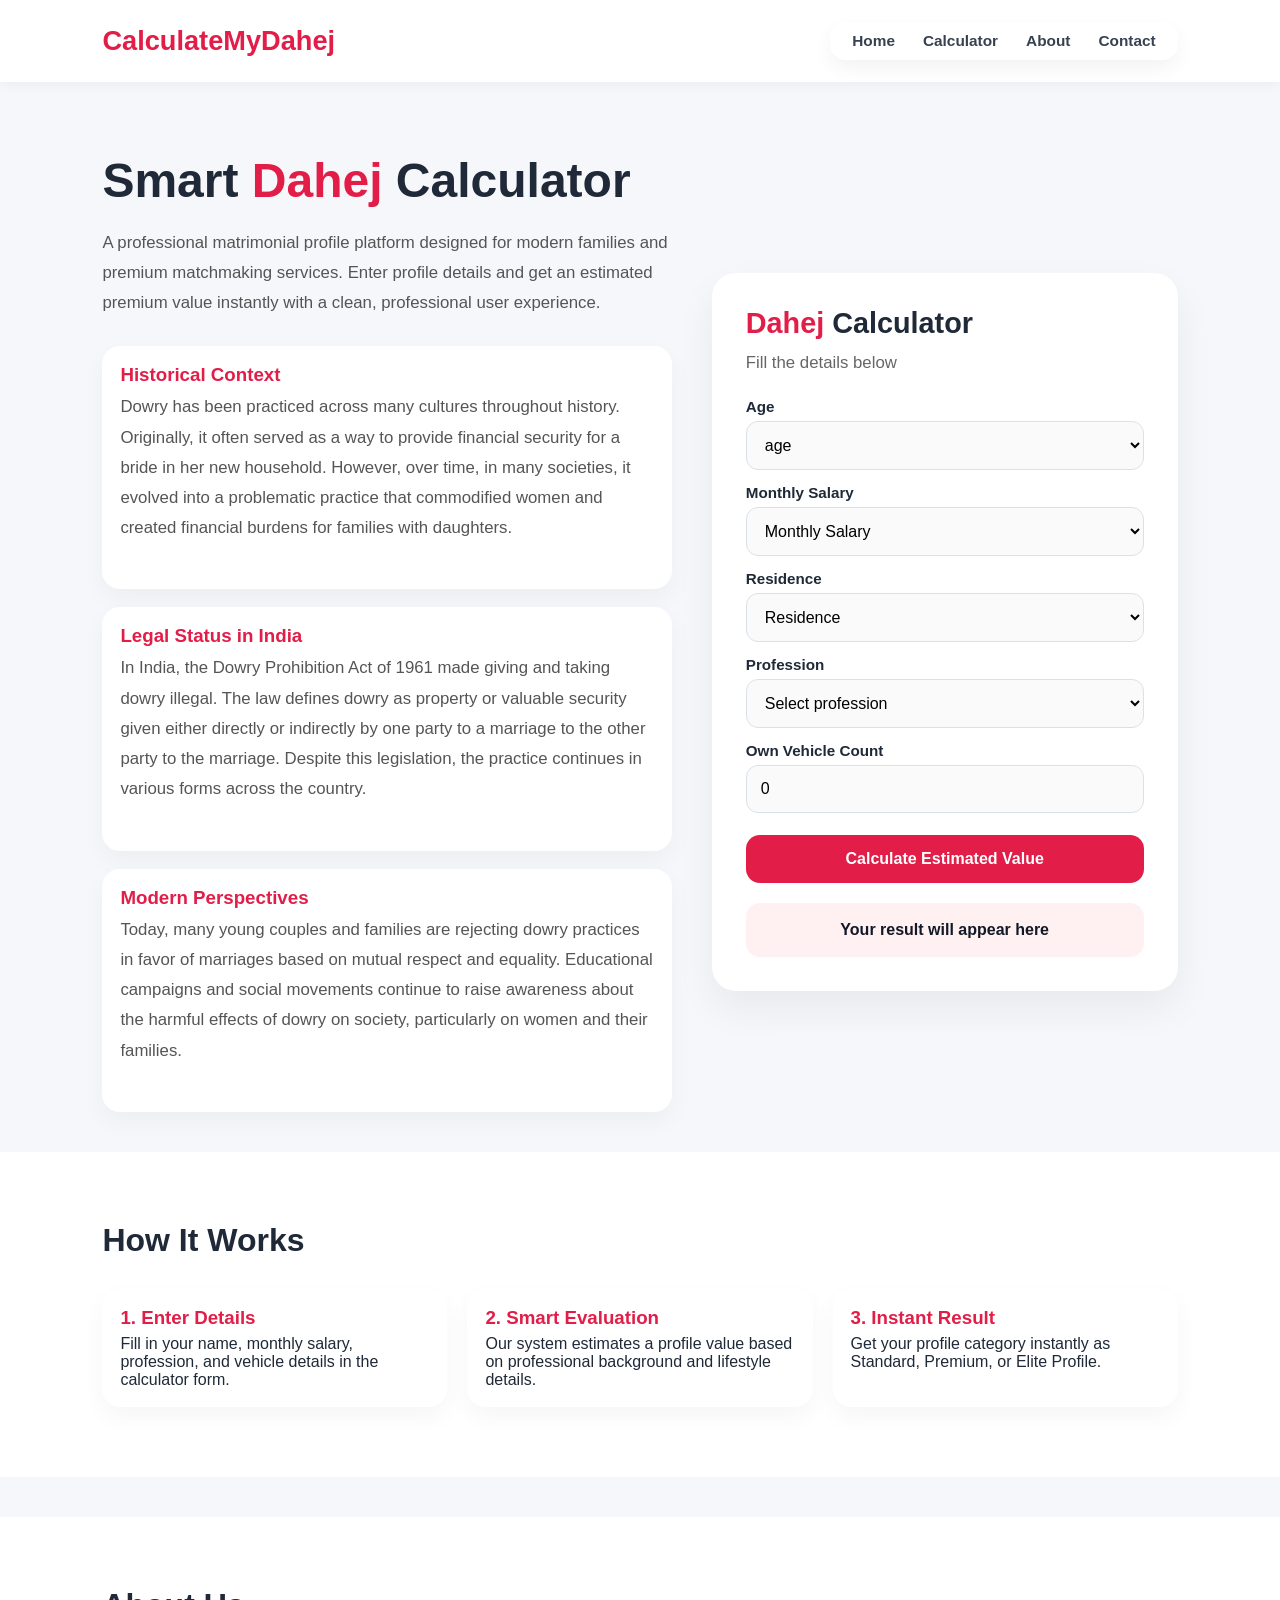
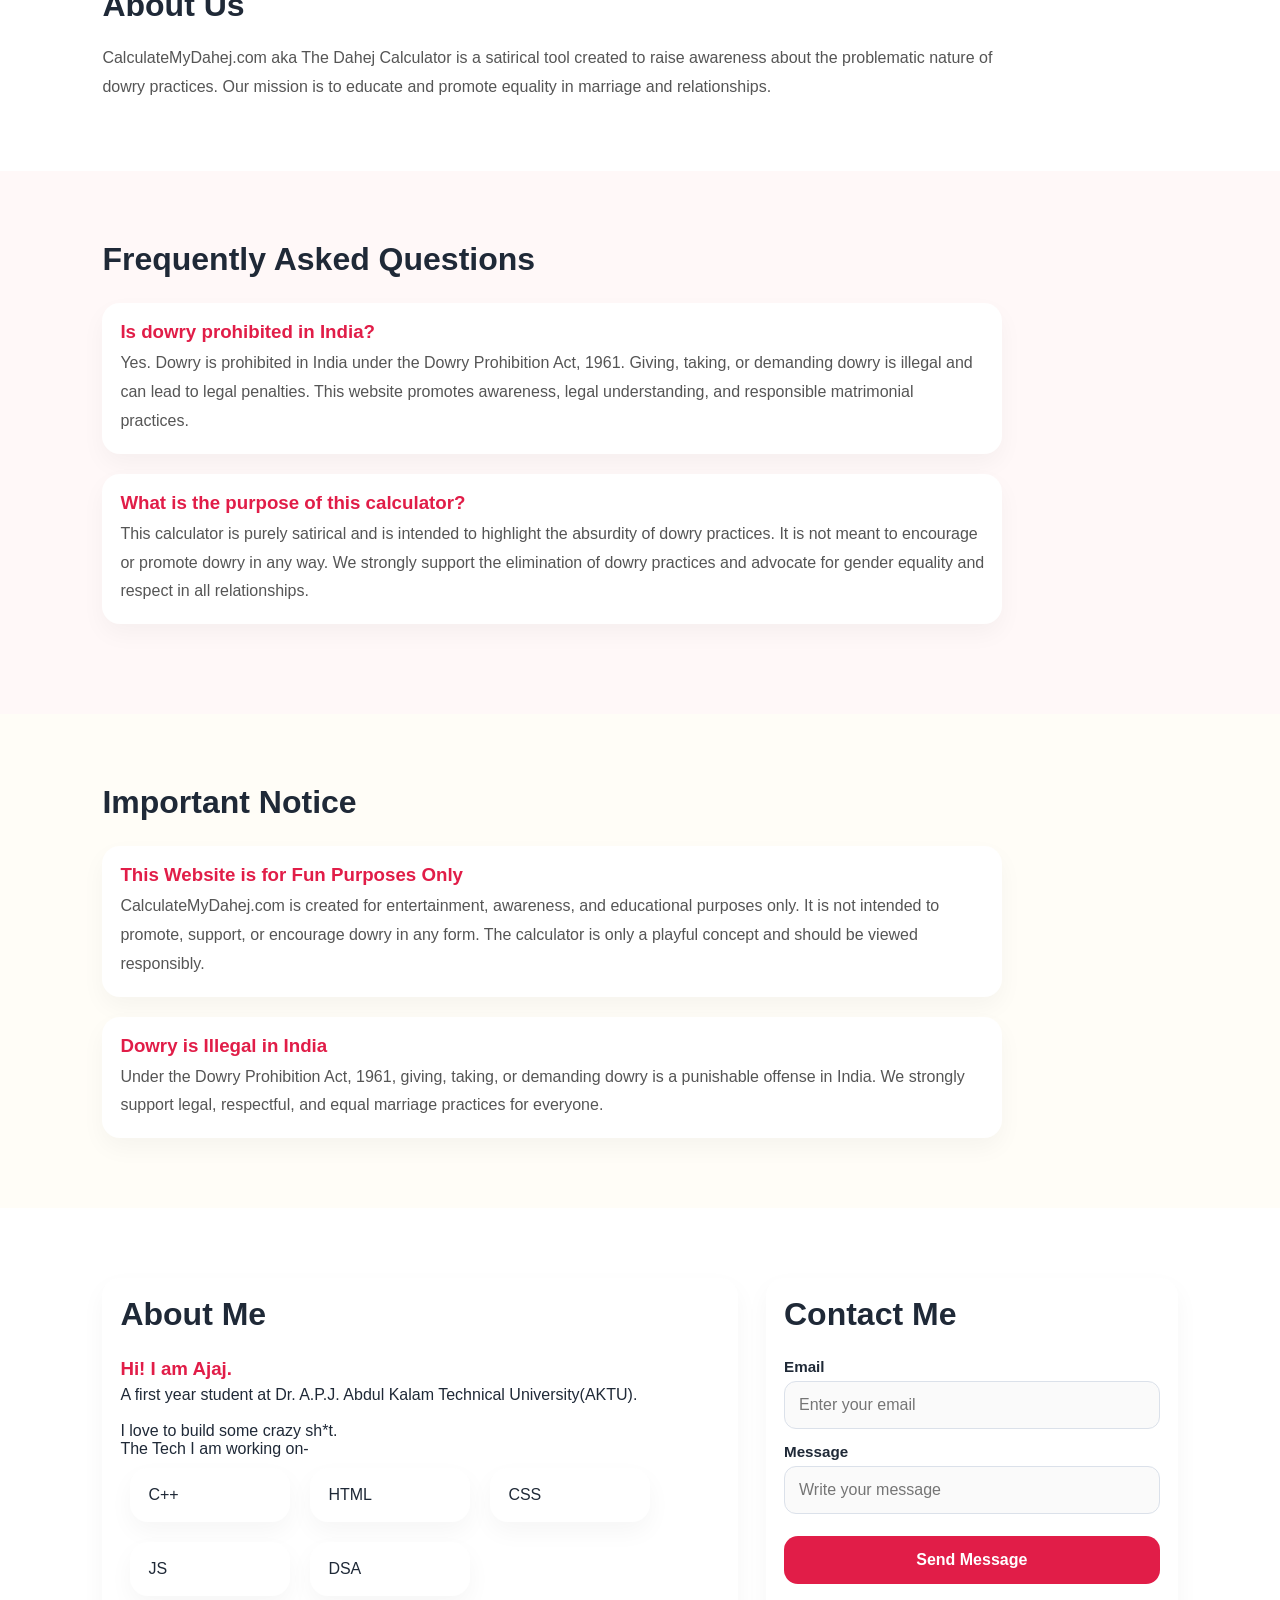
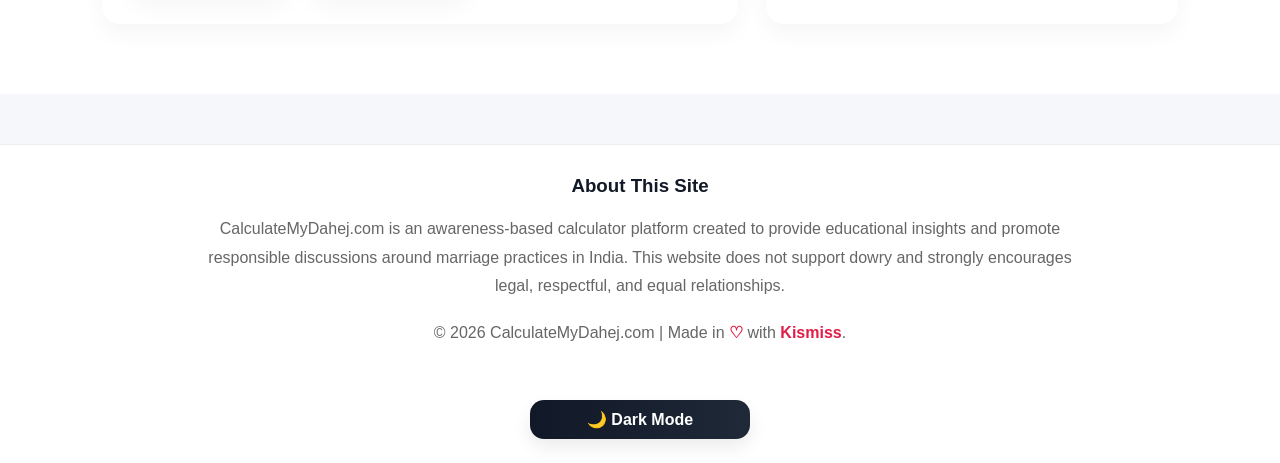
==== calculate my dahej/index.html @ d76eb8e5 "CalculateMyDahej" ====
<!DOCTYPE html>
<html lang="en">

<head>
    <meta charset="UTF-8" />
    <meta name="viewport" content="width=device-width, initial-scale=1.0" />
    <link rel="stylesheet" href="style.css">
    <script src="script.js" defer></script>
    <title>CalculateMyDahej</title>
</head>

<body>

    <header>
        <div class="logo">CalculateMyDahej</div>
        <div style="display:flex; align-items:center; gap:18px; margin-left:auto;">
            <div class="nav">
                <a href="#home">Home</a>
                <a href="#calculator">Calculator</a>
                <a href="#about">About</a>
                <a href="#contact">Contact</a>
            </div>
        </div>
    </header>

    <section class="hero" id="home">
        <div>
            <h1>Smart <span>Dahej</span> Calculator</h1>
            <p>
                A professional matrimonial profile platform designed for modern families and premium matchmaking
                services.
                Enter profile details and get an estimated premium value instantly with a clean,
                professional user experience.
            </p>

            <div class="stats">
                <div class="stat-card">
                    <h3>Historical Context</h3>
                    <p>Dowry has been practiced across many cultures throughout history. Originally, it often served as
                        a way to provide financial security for a bride in her new household. However, over time, in
                        many societies, it evolved into a problematic practice that commodified women and created
                        financial burdens for families with daughters.</p>
                </div>

                <div class="stat-card">
                    <h3>Legal Status in India</h3>
                    <p>In India, the Dowry Prohibition Act of 1961 made giving and taking dowry illegal. The law defines
                        dowry as property or valuable security given either directly or indirectly by one party to a
                        marriage to the other party to the marriage. Despite this legislation, the practice continues in
                        various forms across the country.</p>
                </div>

                <div class="stat-card">
                    <h3>Modern Perspectives</h3>
                    <p>Today, many young couples and families are rejecting dowry practices in favor of marriages based
                        on mutual respect and equality. Educational campaigns and social movements continue to raise
                        awareness about the harmful effects of dowry on society, particularly on women and their
                        families.</p>
                </div>
            </div>
        </div>

        <div class="calculator-box" id="calculator">
            <h2><span>Dahej </span>Calculator</h2>
            <p>Fill the details below</p>

            <label>Age</label>
            <select id="age">
                <option value="0">age</option>
                <option value="18-24">18-24 years</option>
                <option value="25-30">25-30 years</option>
                <option value="31-35">31-35 years</option>
                <option value="40">More then 40 years</option>
            </select>
            <label>Monthly Salary</label>
            <select name="salary" id="salary">
                <option value="0">Monthly Salary</option>
                <option value="40000">Less then 50k</option>
                <option value="80000">50k-1lakh</option>
                <option value="150000">1-2lakh</option>
                <option value="300000">2-5lakh</option>
                <option value="500000">More then 5lakh</option>


            </select>

            <label>Residence</label>
            <select name="salary" id="salary">
                <option value="0">Residence</option>
                <option value="self">Self-owned</option>
                <option value="rent">Rented</option>
                <option value="parent">Parent's House</option>

            </select>

            <label>Profession</label>
            <select id="profession">
                <option value="0">Select profession</option>
                <option value="800000">Doctor</option>
                <option value="700000">Government Officer</option>
                <option value="600000">Software Engineer</option>
                <option value="400000">Business Owner</option>
                <option value="300000">Other</option>
            </select>

            <label>Own Vehicle Count</label>
            <input type="number" id="car" min="0" value="0" placeholder="Enter number of vehicles" />


            <button onclick="calculateDahej()">Calculate Estimated Value</button>


            <div id="result">Your result will appear here</div>
        </div>
    </section>

    <section id="how-it-works" style="padding:70px 8%; background:#ffffff;">
        <h2 style="font-size:2rem; margin-bottom:30px;">How It Works</h2>
        <div style="display:grid; grid-template-columns:repeat(auto-fit,minmax(240px,1fr)); gap:20px;">
            <div class="stat-card">
                <h3>1. Enter Details</h3>
                <p>Fill in your name, monthly salary, profession, and vehicle details in the calculator form.</p>
            </div>

            <div class="stat-card">
                <h3>2. Smart Evaluation</h3>
                <p>Our system estimates a profile value based on professional background and lifestyle details.</p>
            </div>

            <div class="stat-card">
                <h3>3. Instant Result</h3>
                <p>Get your profile category instantly as Standard, Premium, or Elite Profile.</p>
            </div>
        </div>
    </section>

    <section id="about" style="padding:70px 8%; background:white; margin-top:40px;">
        <h2 style="font-size:2rem; margin-bottom:20px;">About Us</h2>
        <p style="line-height:1.8; color:#555; max-width:900px;">
            CalculateMyDahej.com aka The Dahej Calculator is a satirical tool created to raise awareness about the
            problematic nature of dowry practices. Our mission is to educate and promote equality in marriage and
            relationships.
        </p>
    </section>

    <section id="faq" style="padding:70px 8%; background:#fff8f8;">
        <h2 style="font-size:2rem; margin-bottom:25px;">Frequently Asked Questions</h2>

        <div class="stat-card" style="max-width:900px; margin-bottom:20px;">
            <h3>Is dowry prohibited in India?</h3>
            <p style="line-height:1.8; color:#555;">
                Yes. Dowry is prohibited in India under the Dowry Prohibition Act, 1961.
                Giving, taking, or demanding dowry is illegal and can lead to legal penalties.
                This website promotes awareness, legal understanding, and responsible matrimonial practices.
            </p>
        </div>

        <div class="stat-card" style="max-width:900px; margin-bottom:20px;">
            <h3>What is the purpose of this calculator?</h3>
            <p style="line-height:1.8; color:#555;">
                This calculator is purely satirical and is intended to highlight the absurdity of dowry practices. It is
                not meant to encourage or promote dowry in any way. We strongly support the elimination of dowry
                practices and advocate for gender equality and respect in all relationships.
            </p>
        </div>
    </section>

    <section id="notice" style="padding:70px 8%; background:#fffdf7;">
        <h2 style="font-size:2rem; margin-bottom:25px;">Important Notice</h2>

        <div class="stat-card" style="max-width:900px; margin-bottom:20px;">
            <h3>This Website is for Fun Purposes Only</h3>
            <p style="line-height:1.8; color:#555;">
                CalculateMyDahej.com is created for entertainment, awareness, and educational purposes only.
                It is not intended to promote, support, or encourage dowry in any form. The calculator is only a
                playful concept and should be viewed responsibly.
            </p>
        </div>

        <div class="stat-card" style="max-width:900px;">
            <h3>Dowry is Illegal in India</h3>
            <p style="line-height:1.8; color:#555;">
                Under the Dowry Prohibition Act, 1961, giving, taking, or demanding dowry is a punishable offense in
                India.
                We strongly support legal, respectful, and equal marriage practices for everyone.
            </p>
        </div>
    </section>

    <section class="contact">

        <div class="stat-card">
            <h2 style="font-size:2rem; margin-bottom:25px;">About Me</h2>
            <div class="aboutme" style="max-width:600px;">
                <h3>Hi! I am Ajaj.</h3>
                <p>A first year student at Dr. A.P.J. Abdul Kalam Technical University(AKTU).</p>
                <br>
                <p>I love to build some crazy sh*t.</p> 
                <p>The Tech I am working on-</p>
                <div style="display:flex;  flex-wrap: wrap;">
                    <div style="margin: 10px;" class="stat-card">C++</div>
                    <div style="margin: 10px;" class="stat-card">HTML</div>
                    <div style="margin: 10px;" class="stat-card">CSS</div>
                    <div style="margin: 10px;" class="stat-card">JS</div>
                    <div style="margin: 10px;" class="stat-card">DSA</div>
                </div>


            </div>
        </div>
        <div class="stat-card">
            <h2 style="font-size:2rem; margin-bottom:25px;">Contact Me</h2>
            <div style="max-width:600px;">
                <label>Email</label>
                <input type="email" placeholder="Enter your email" />

                <label>Message</label>
                <input type="text" placeholder="Write your message" />

                <button>Send Message</button>
            </div>
        </div>
    </section>

    <footer>
        <div class="about">
            <h3>About This Site</h3>
            <p style="margin-bottom:18px; color:#666;">
                CalculateMyDahej.com is an awareness-based calculator platform created to provide
                educational insights and promote responsible discussions around marriage practices in India.
                This website does not support dowry and strongly encourages legal, respectful, and equal relationships.
            </p>
            <p>© 2026 CalculateMyDahej.com | Made in <span style="color:#e11d48; font-weight: 700;">&#x2661;</span> with
                <span style="color:#e11d48; font-weight: 700;">Kismiss</span>.
            </p>
        </div>
        <div style="margin-top:30px; text-align:center;">
            <button id="darkToggle"
                style="max-width:220px; padding:10px 18px; border-radius:14px; border:none; background:linear-gradient(90deg,#111827,#1f2937); color:white; cursor:pointer; font-weight:600; box-shadow:0 8px 18px rgba(0,0,0,0.08); transition:all 0.4s ease;">🌙
                Dark Mode</button>
        </div>
    </footer>
</body>

</html>
---- calculate my dahej/style.css ----
* {
    margin: 0;
    padding: 0;
    box-sizing: border-box;
    font-family: Inter, Arial, sans-serif;
}

body {
    background: #f6f7fb;
    color: #1f2937;
    transition: background 0.5s ease, color 0.5s ease;
}

header {
    position: sticky;
    top: 0;
    z-index: 1000;
    transition: background 0.5s ease, box-shadow 0.5s ease, border 0.5s ease;
    background: white;
    padding: 22px 8%;
    display: flex;
    justify-content: space-between;
    align-items: center;
    box-shadow: 0 2px 12px rgba(0, 0, 0, 0.05);
}

.logo {
    font-size: 1.7rem;
    font-weight: 700;
    color: #e11d48;
}

.nav {
    display: flex;
    align-items: center;
    gap: 28px;
    font-size: 0.96rem;
    font-weight: 600;
    background: rgba(255, 255, 255, 0.9);
    padding: 10px 22px;
    border-radius: 16px;
    box-shadow: 0 8px 20px rgba(0, 0, 0, 0.05);
}

.nav a {
    text-decoration: none;
    color: #374151;
    position: relative;
    transition: 0.3s ease;
}

.nav a::after {
    content: "";
    position: absolute;
    left: 0;
    bottom: -6px;
    width: 0;
    height: 2px;
    background: #e11d48;
    border-radius: 20px;
    transition: width 0.3s ease;
}

.nav a:hover {
    color: #e11d48;
}

.nav a:hover::after {
    width: 100%;
}

.hero {
    padding: 70px 8% 40px;
    display: grid;
    grid-template-columns: 1.1fr 0.9fr;
    gap: 40px;
    align-items: center;
}

.hero h1 {
    font-size: 3rem;
    line-height: 1.2;
    margin-bottom: 18px;
}

.hero h1 span {
    color: #e11d48;
}

.hero p {
    font-size: 1.05rem;
    line-height: 1.8;
    color: #555;
    margin-bottom: 28px;
}

.stats {
    display: flex;
    gap: 18px;
    flex-wrap: wrap;
}

.stat-card {
    transition: background 0.5s ease, box-shadow 0.5s ease, border 0.5s ease, transform 0.3s ease;
    background: white;
    padding: 18px;
    border-radius: 18px;
    min-width: 160px;
    box-shadow: 0 10px 25px rgba(0, 0, 0, 0.04);
}

.stat-card h3 {
    color: #e11d48;
    margin-bottom: 6px;
}

.calculator-box {
    transition: background 0.5s ease, box-shadow 0.5s ease, border 0.5s ease;
    background: white;
    padding: 34px;
    border-radius: 24px;
    box-shadow: 0 18px 40px rgba(0, 0, 0, 0.06);
}

.calculator-box h2 {
    margin-bottom: 8px;
    font-size: 1.8rem;
}

.calculator-box p {
    color: #666;
    margin-bottom: 20px;
}

#calculator h2 span {
    color: #e11d48;
}

label {
    display: block;
    margin: 14px 0 6px;
    font-weight: 600;
    font-size: 0.95rem;
}

input,
select {
    transition: background 0.5s ease, color 0.5s ease, border 0.5s ease;
    width: 100%;
    padding: 14px;
    border: 1px solid #dbe1ea;
    border-radius: 12px;
    font-size: 1rem;
    background: #fafafa;
}

button {
    transition: all 0.4s ease;
    width: 100%;
    margin-top: 22px;
    padding: 15px;
    border: none;
    border-radius: 14px;
    background: #e11d48;
    color: white;
    font-size: 1rem;
    font-weight: 700;
    cursor: pointer;
    transition: 0.2s;
}

button:hover {
    transform: translateY(-2px);
}

#result {
    transition: background 0.5s ease, color 0.5s ease, border 0.5s ease;
    margin-top: 20px;
    padding: 18px;
    border-radius: 14px;
    background: #fff1f2;
    font-weight: 600;
    text-align: center;
    color: #111827;
}

.contact {
    padding: 70px 8%;
    background: white;
    display: flex;
    gap: 18px;
   flex-wrap: nowrap;
    justify-content:space-between;
    
}


.about {
    max-width: 900px;
    margin: 0 auto;
    text-align: center;
    line-height: 1.8;
}

.about h3 {
    margin-bottom: 12px;
    color: #111827;
}

.about p {
    margin-bottom: 18px;
    color: #666;

}


footer {
    margin-top: 50px;
    background: white;
    text-align: center;
    padding: 24px;
    color: #666;
    border-top: 1px solid #eee;
}


@media (max-width: 900px) {
    .hero {
        grid-template-columns: 1fr;
    }

    header {
        flex-direction: column;
        gap: 15px;
    }
}

/* Dark mode */
.dark {
    background: linear-gradient(135deg, #020617, #0f172a);
    color: #e2e8f0;
}

.dark header {
    background: rgba(15, 23, 42, 0.9);
    backdrop-filter: blur(10px);
    border-bottom: 1px solid #1e293b;
}

.dark .logo {
    color: #fb7185;
}

.dark .nav a {
    color: #444750;
}

.dark .nav a:hover {
    color: #fb7185;
}

.dark footer {
    background: #020617;
    border-top: 1px solid #1e293b;
    color: #94a3b8;
}

.dark .stat-card,
.dark .calculator-box {
    background: rgba(15, 23, 42, 0.8);
    border: 1px solid #1e293b;
    box-shadow: 0 10px 30px rgba(0, 0, 0, 0.5);
}

.dark h1 span {
    color: #fb7185;
}

.dark input,
.dark select {
    background: #020617;
    color: #e2e8f0;
    border: 1px solid #334155;
}

.dark input::placeholder {
    color: #64748b;
}

.dark button {
    background: linear-gradient(90deg, #e11d48, #fb7185);
}

.dark #result {
    background: #020617;
    border: 1px solid #334155;
    color: #e2e8f0;
}

.dark section {
    background: transparent !important;
}

.darkToggleActive {
    background: #e11d48 !important;
}

.dark .about h3 {
    margin-bottom: 12px;
    color: #94a3b8;
}
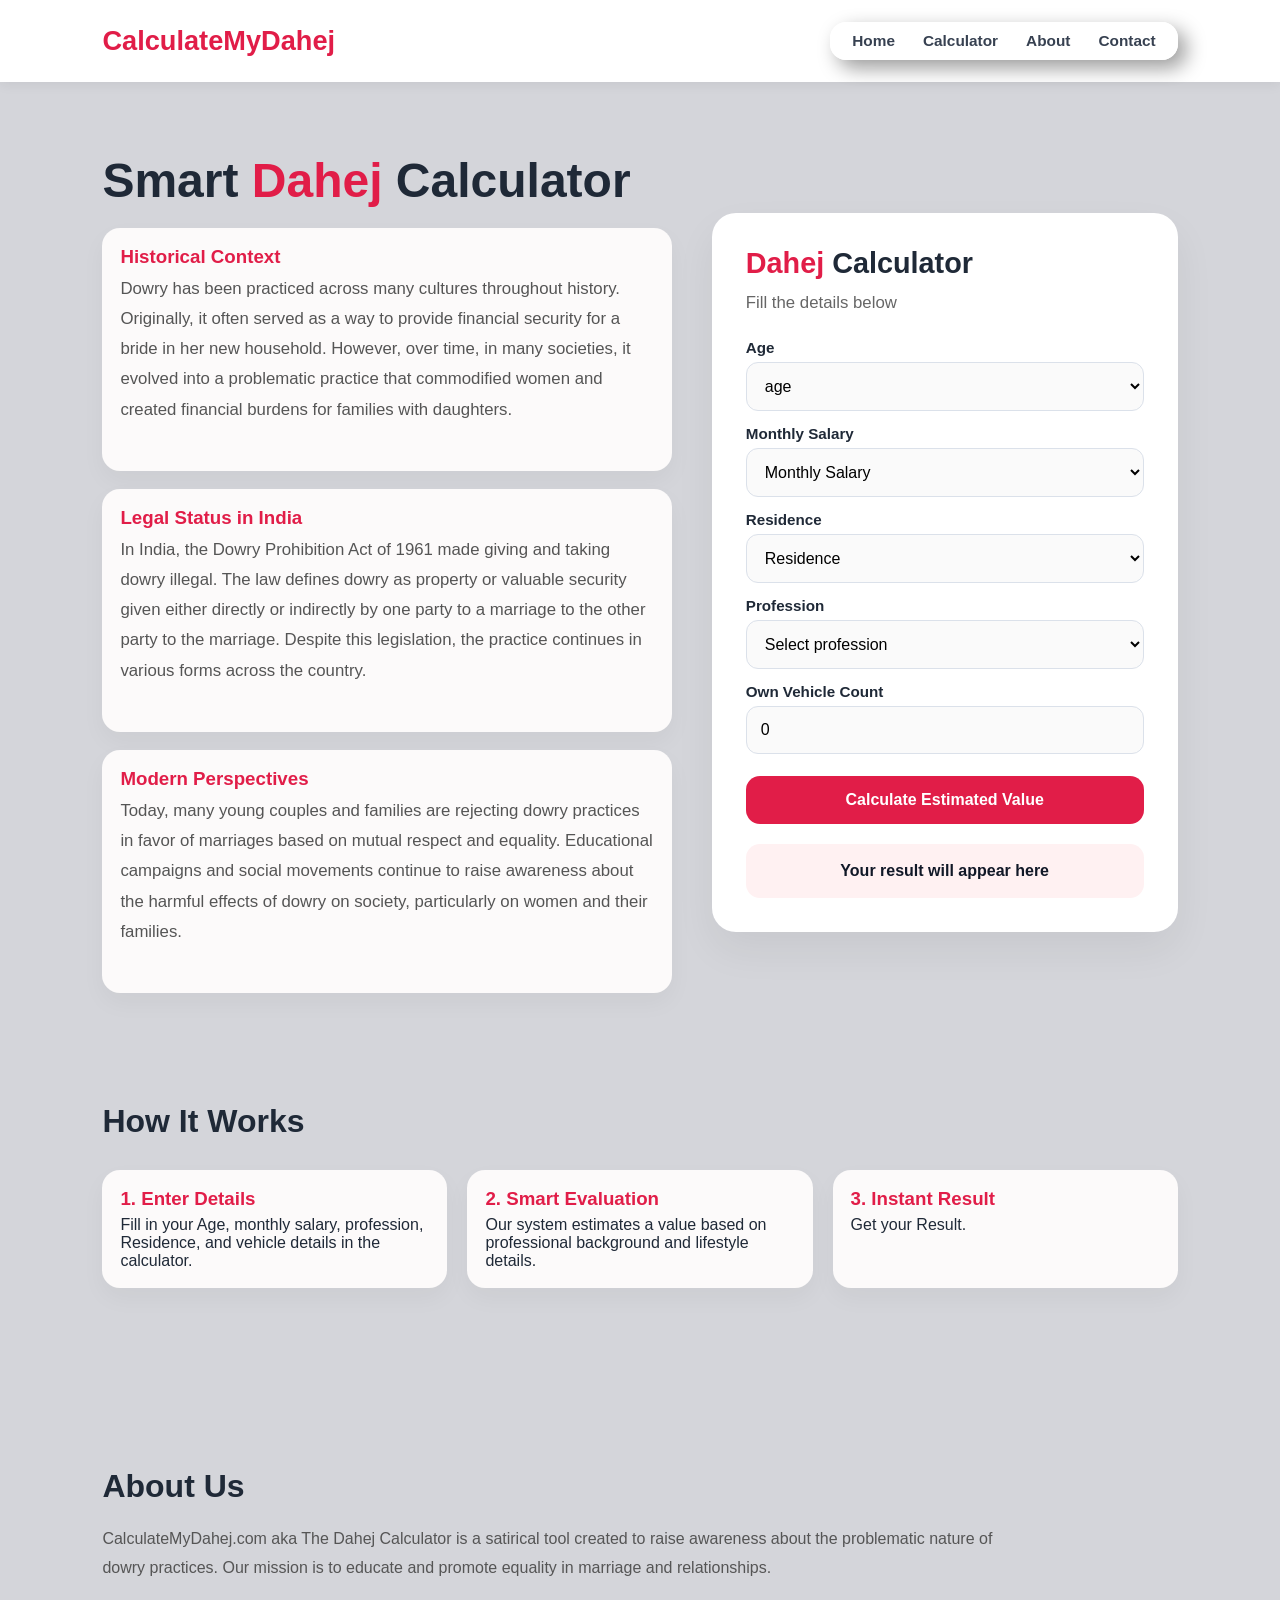
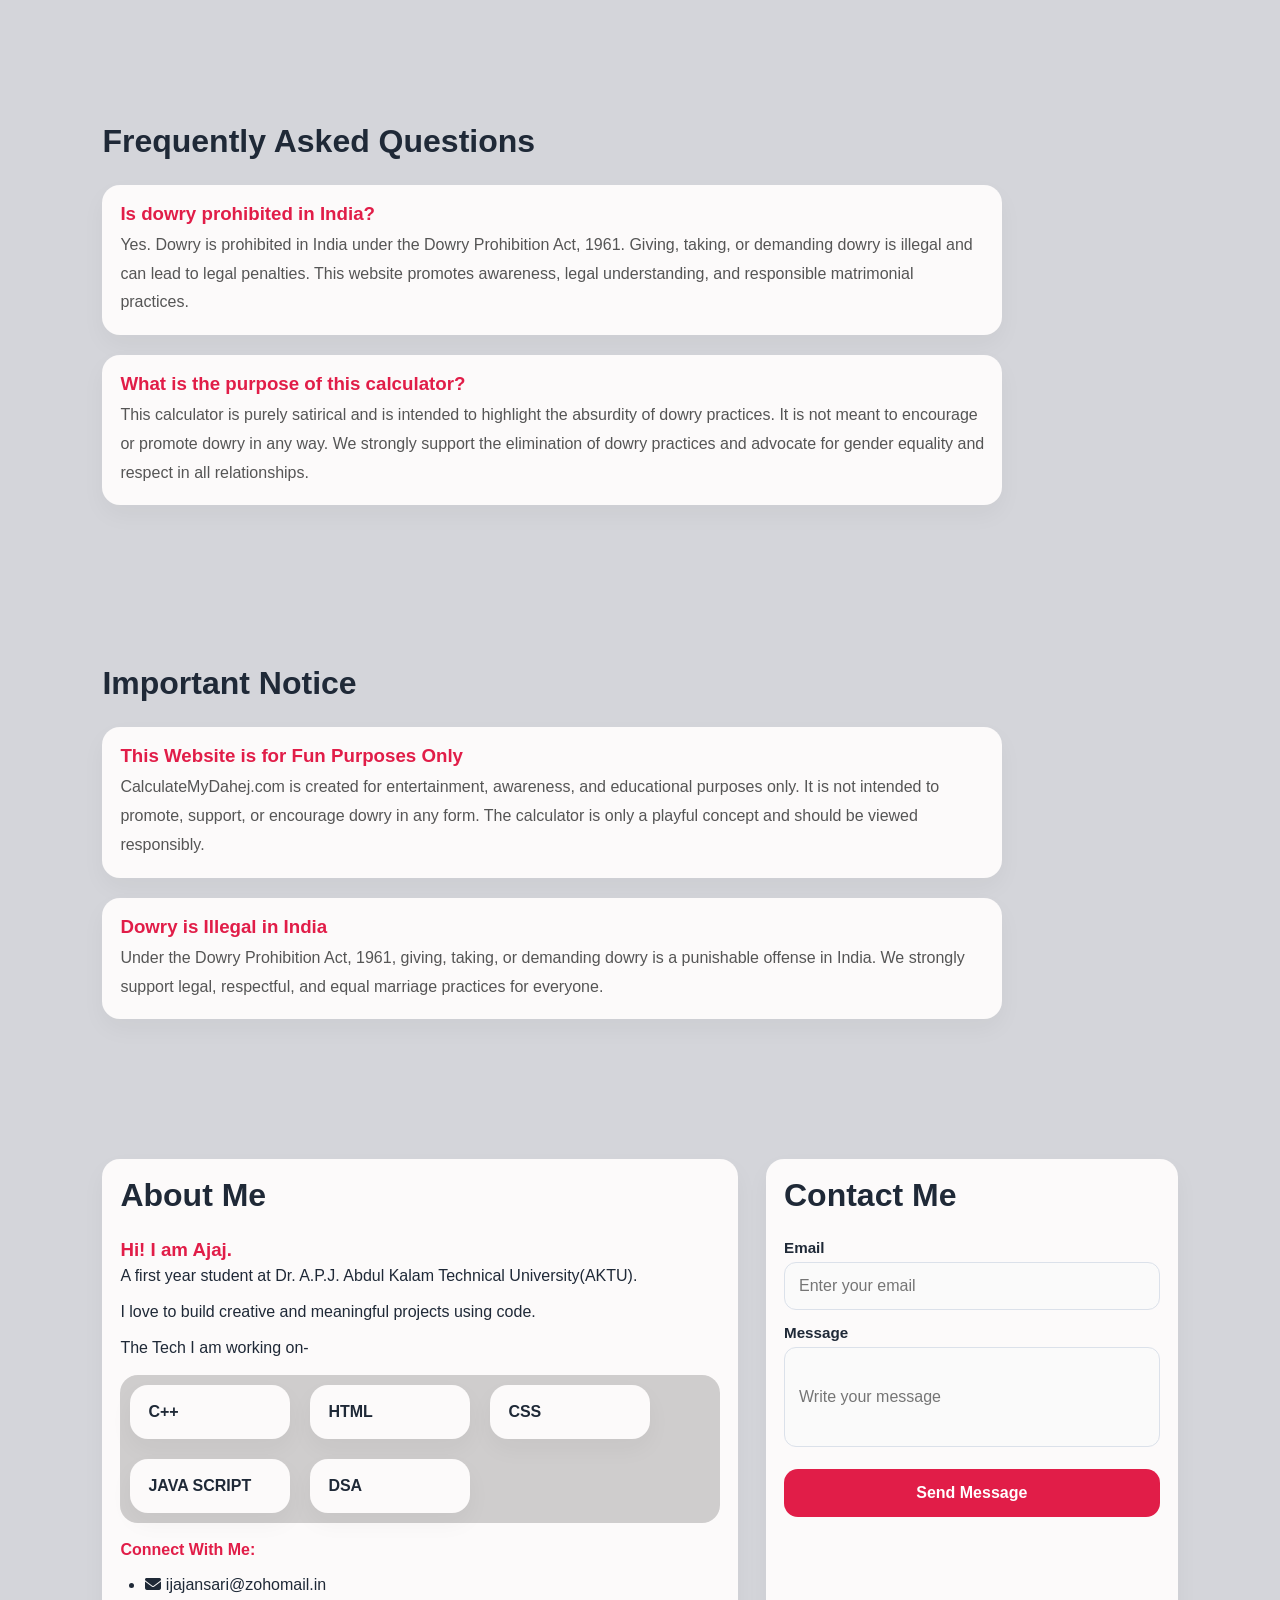
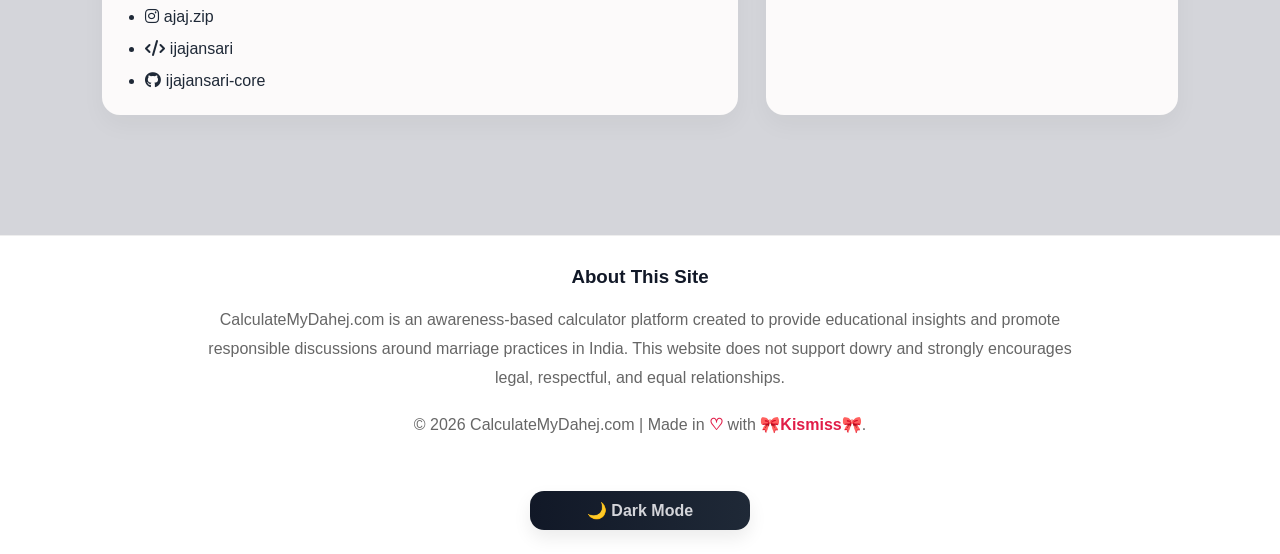
==== commit 1fe858ec: "pushing PROJECT to git hub" ====
--- a/calculate my dahej/index.html
+++ b/calculate my dahej/index.html
@@ -7,6 +7,9 @@
     <link rel="stylesheet" href="style.css">
     <script src="script.js" defer></script>
     <title>CalculateMyDahej</title>
+    <link rel="stylesheet" href="https://cdnjs.cloudflare.com/ajax/libs/font-awesome/6.5.0/css/all.min.css">
+    <link rel="icon" href="calculate_mydahej_website_icon.png"  type="image/x-icon">
+  
 </head>
 
 <body>
@@ -26,13 +29,7 @@
     <section class="hero" id="home">
         <div>
             <h1>Smart <span>Dahej</span> Calculator</h1>
-            <p>
-                A professional matrimonial profile platform designed for modern families and premium matchmaking
-                services.
-                Enter profile details and get an estimated premium value instantly with a clean,
-                professional user experience.
-            </p>
-
+           
             <div class="stats">
                 <div class="stat-card">
                     <h3>Historical Context</h3>
@@ -114,27 +111,27 @@
         </div>
     </section>
 
-    <section id="how-it-works" style="padding:70px 8%; background:#ffffff;">
+    <section id="how-it-works" style="padding:70px 8%; background:#d4d5da;">
         <h2 style="font-size:2rem; margin-bottom:30px;">How It Works</h2>
         <div style="display:grid; grid-template-columns:repeat(auto-fit,minmax(240px,1fr)); gap:20px;">
             <div class="stat-card">
                 <h3>1. Enter Details</h3>
-                <p>Fill in your name, monthly salary, profession, and vehicle details in the calculator form.</p>
+                <p>Fill in your Age, monthly salary, profession, Residence, and vehicle details in the calculator.</p>
             </div>
 
             <div class="stat-card">
                 <h3>2. Smart Evaluation</h3>
-                <p>Our system estimates a profile value based on professional background and lifestyle details.</p>
+                <p>Our system estimates a value based on professional background and lifestyle details.</p>
             </div>
 
             <div class="stat-card">
                 <h3>3. Instant Result</h3>
-                <p>Get your profile category instantly as Standard, Premium, or Elite Profile.</p>
-            </div>
-        </div>
-    </section>
-
-    <section id="about" style="padding:70px 8%; background:white; margin-top:40px;">
+                <p>Get your Result.</p>
+            </div>
+        </div>
+    </section>
+
+    <section id="about" style="padding:70px 8%; background:#d4d5da; margin-top:40px;">
         <h2 style="font-size:2rem; margin-bottom:20px;">About Us</h2>
         <p style="line-height:1.8; color:#555; max-width:900px;">
             CalculateMyDahej.com aka The Dahej Calculator is a satirical tool created to raise awareness about the
@@ -143,7 +140,7 @@
         </p>
     </section>
 
-    <section id="faq" style="padding:70px 8%; background:#fff8f8;">
+    <section id="faq" style="padding:70px 8%; background:#d4d5da;">
         <h2 style="font-size:2rem; margin-bottom:25px;">Frequently Asked Questions</h2>
 
         <div class="stat-card" style="max-width:900px; margin-bottom:20px;">
@@ -165,7 +162,7 @@
         </div>
     </section>
 
-    <section id="notice" style="padding:70px 8%; background:#fffdf7;">
+    <section id="notice" style="padding:70px 8%; background:#d4d5da;">
         <h2 style="font-size:2rem; margin-bottom:25px;">Important Notice</h2>
 
         <div class="stat-card" style="max-width:900px; margin-bottom:20px;">
@@ -187,7 +184,7 @@
         </div>
     </section>
 
-    <section class="contact">
+    <section class="contact" style="background-color: #d4d5da;">
 
         <div class="stat-card">
             <h2 style="font-size:2rem; margin-bottom:25px;">About Me</h2>
@@ -195,15 +192,57 @@
                 <h3>Hi! I am Ajaj.</h3>
                 <p>A first year student at Dr. A.P.J. Abdul Kalam Technical University(AKTU).</p>
                 <br>
-                <p>I love to build some crazy sh*t.</p> 
+                <p>I love to build creative and meaningful projects using code.</p> 
+                <br>
                 <p>The Tech I am working on-</p>
-                <div style="display:flex;  flex-wrap: wrap;">
-                    <div style="margin: 10px;" class="stat-card">C++</div>
-                    <div style="margin: 10px;" class="stat-card">HTML</div>
-                    <div style="margin: 10px;" class="stat-card">CSS</div>
-                    <div style="margin: 10px;" class="stat-card">JS</div>
-                    <div style="margin: 10px;" class="stat-card">DSA</div>
-                </div>
+                <br>
+                <div class="techdiv">
+                    <div style="margin: 10px;" class="stat-card"><strong>C++</strong></div>
+                    <div style="margin: 10px;" class="stat-card"><strong>HTML</strong></div>
+                    <div style="margin: 10px;" class="stat-card"><strong>CSS</strong></div>
+                    <div style="margin: 10px;" class="stat-card"><strong>JAVA SCRIPT</strong></div>
+                    
+                    <div style="margin: 10px;" class="stat-card"><strong>DSA</strong></div>
+                </div>
+                <br>
+                <h4 style="color: #e11d48;">Connect With Me:</h4>
+            <ul style="margin-left: 25px; margin-top: 10px; line-height: 2;">
+                
+                <li><i class="fas fa-envelope"></i>
+                    <a href="mailto:ijajansari@zohomail.in"
+                       style="text-decoration: none; color: inherit;">
+                        ijajansari@zohomail.in
+                    </a>
+                </li>
+
+                <li><i class="fab fa-instagram"></i>
+                    <a href="https://instagram.com/ajaj.zip"
+                       target="_blank"
+                       style="text-decoration: none; color: inherit;">
+                        ajaj.zip
+                    </a>
+                </li>
+
+                <li><i class="fas fa-code"></i>
+                    
+                    <a href="https://leetcode.com/ijajansari"
+                       target="_blank"
+                       style="text-decoration: none; color: inherit;">
+                        ijajansari
+                    </a>
+                </li>
+                 <li><i class="fab fa-github"></i>
+                
+                    <a href="https://github.com/ijajansari-core"
+                       target="_blank"
+                       style="text-decoration: none; color: inherit;">
+                        ijajansari-core
+                    </a>
+                </li>
+
+            </ul>
+
+
 
 
             </div>
@@ -212,10 +251,10 @@
             <h2 style="font-size:2rem; margin-bottom:25px;">Contact Me</h2>
             <div style="max-width:600px;">
                 <label>Email</label>
-                <input type="email" placeholder="Enter your email" />
+                <input type="email" placeholder="Enter your email" required />
 
                 <label>Message</label>
-                <input type="text" placeholder="Write your message" />
+                <input type="text" placeholder="Write your message" required style="height: 100px;" />
 
                 <button>Send Message</button>
             </div>
@@ -231,12 +270,12 @@
                 This website does not support dowry and strongly encourages legal, respectful, and equal relationships.
             </p>
             <p>© 2026 CalculateMyDahej.com | Made in <span style="color:#e11d48; font-weight: 700;">&#x2661;</span> with
-                <span style="color:#e11d48; font-weight: 700;">Kismiss</span>.
+                <span style="color:#e11d48; font-weight: 700;">🎀Kismiss🎀</span>.
             </p>
         </div>
         <div style="margin-top:30px; text-align:center;">
             <button id="darkToggle"
-                style="max-width:220px; padding:10px 18px; border-radius:14px; border:none; background:linear-gradient(90deg,#111827,#1f2937); color:white; cursor:pointer; font-weight:600; box-shadow:0 8px 18px rgba(0,0,0,0.08); transition:all 0.4s ease;">🌙
+                style="max-width:220px; padding:10px 18px; border-radius:14px; border:none; background:linear-gradient(90deg,#111827,#1f2937); color:#d4d5da; cursor:pointer; font-weight:600; box-shadow:0 8px 18px rgba(0,0,0,0.08); transition:all 0.4s ease;">🌙
                 Dark Mode</button>
         </div>
     </footer>
--- a/calculate my dahej/style.css
+++ b/calculate my dahej/style.css
@@ -6,7 +6,7 @@
 }
 
 body {
-    background: #f6f7fb;
+    background: #d4d5da;
     color: #1f2937;
     transition: background 0.5s ease, color 0.5s ease;
 }
@@ -21,7 +21,7 @@
     display: flex;
     justify-content: space-between;
     align-items: center;
-    box-shadow: 0 2px 12px rgba(0, 0, 0, 0.05);
+    box-shadow: 0 2px 12px rgba(0, 0, 0, 0.07);
 }
 
 .logo {
@@ -39,7 +39,7 @@
     background: rgba(255, 255, 255, 0.9);
     padding: 10px 22px;
     border-radius: 16px;
-    box-shadow: 0 8px 20px rgba(0, 0, 0, 0.05);
+    box-shadow: 8px 8px 20px rgba(5, 5, 5, 0.4);
 }
 
 .nav a {
@@ -102,11 +102,12 @@
 
 .stat-card {
     transition: background 0.5s ease, box-shadow 0.5s ease, border 0.5s ease, transform 0.3s ease;
-    background: white;
+    background: rgb(252, 250, 250);
     padding: 18px;
     border-radius: 18px;
     min-width: 160px;
     box-shadow: 0 10px 25px rgba(0, 0, 0, 0.04);
+    
 }
 
 .stat-card h3 {
@@ -212,7 +213,12 @@
     color: #666;
 
 }
-
+.techdiv {
+    display:flex;  flex-wrap: wrap; background-color: #cfcdcd; border-radius: 18px;
+}
+.dark .techdiv{
+    background-color: rgba(15, 23, 42, 0.8);
+}
 
 footer {
     margin-top: 50px;
@@ -248,7 +254,7 @@
 }
 
 .dark .logo {
-    color: #fb7185;
+    color: #e11d48;
 }
 
 .dark .nav a {
@@ -256,7 +262,7 @@
 }
 
 .dark .nav a:hover {
-    color: #fb7185;
+    color: #e11d48;
 }
 
 .dark footer {
@@ -273,7 +279,7 @@
 }
 
 .dark h1 span {
-    color: #fb7185;
+    color: #e11d48;
 }
 
 .dark input,
@@ -288,7 +294,7 @@
 }
 
 .dark button {
-    background: linear-gradient(90deg, #e11d48, #fb7185);
+    background: linear-gradient(90deg, #e11d48, #e11d48);
 }
 
 .dark #result {
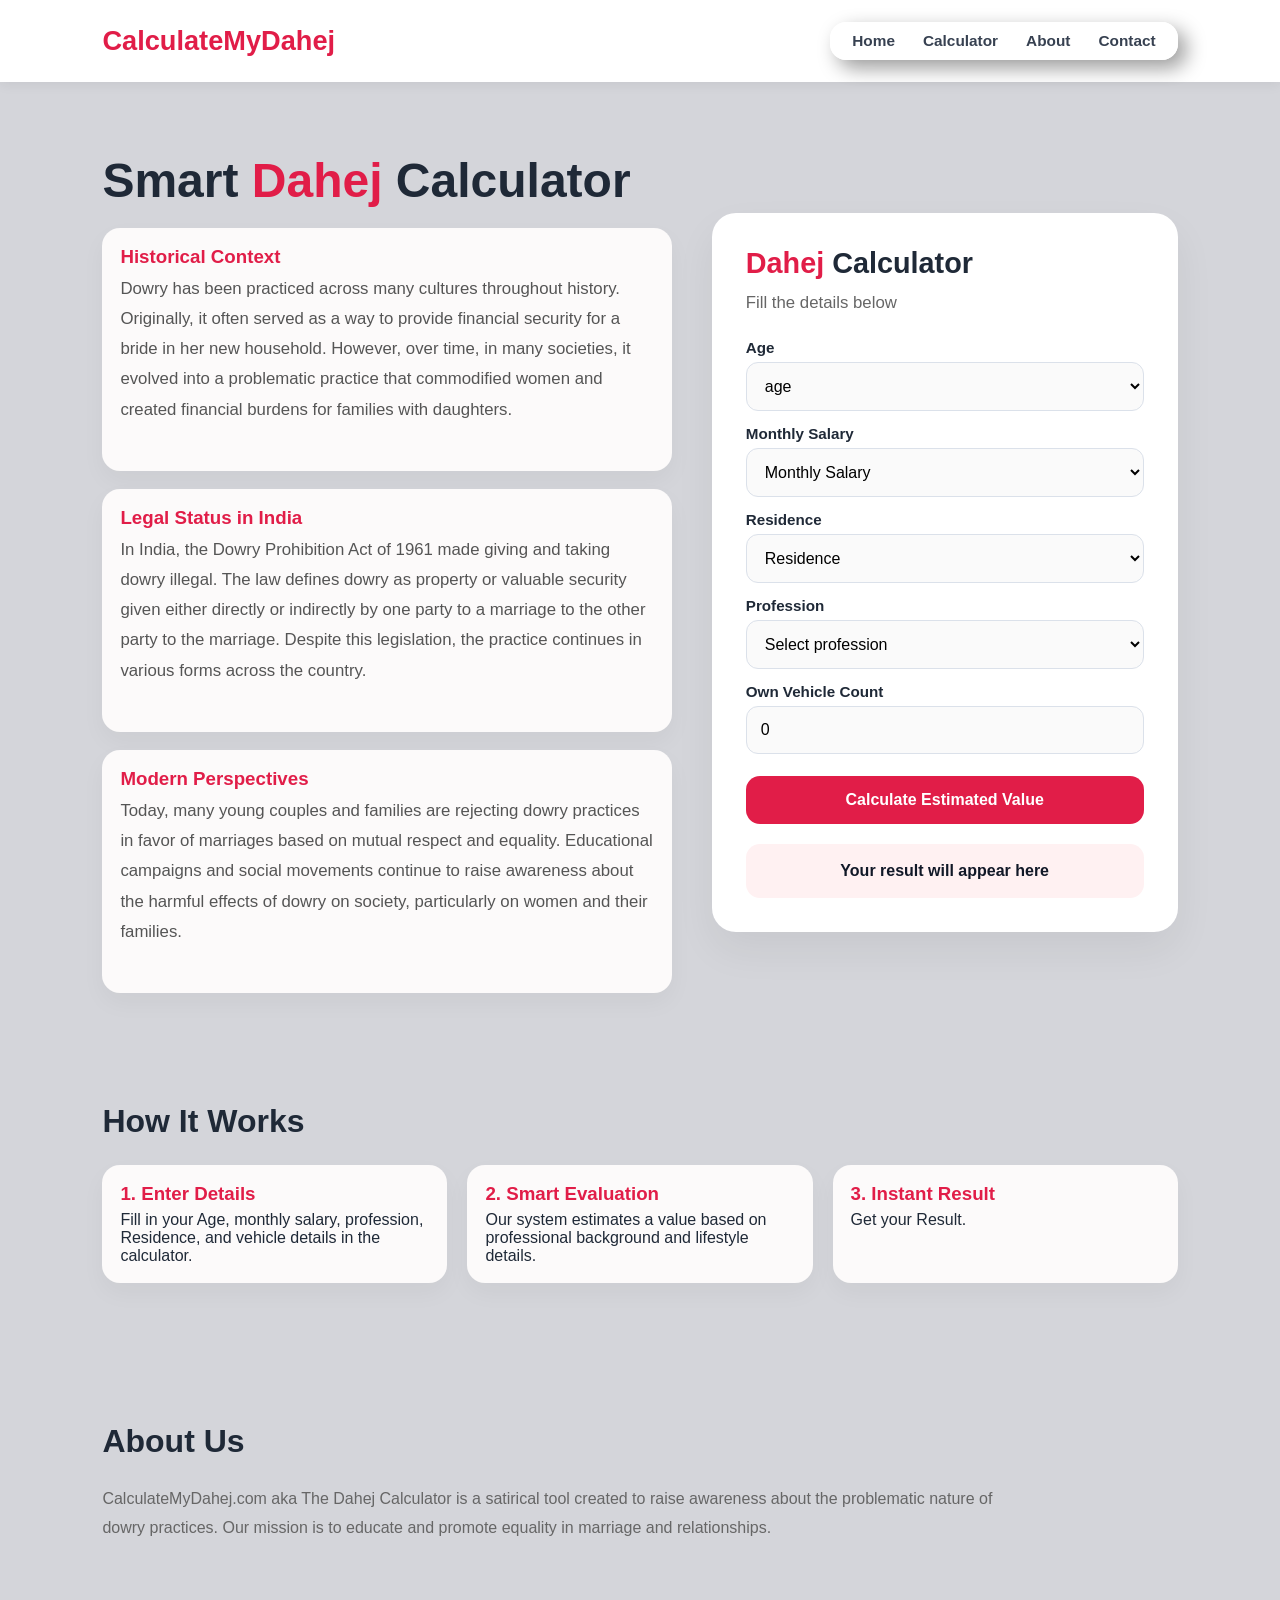
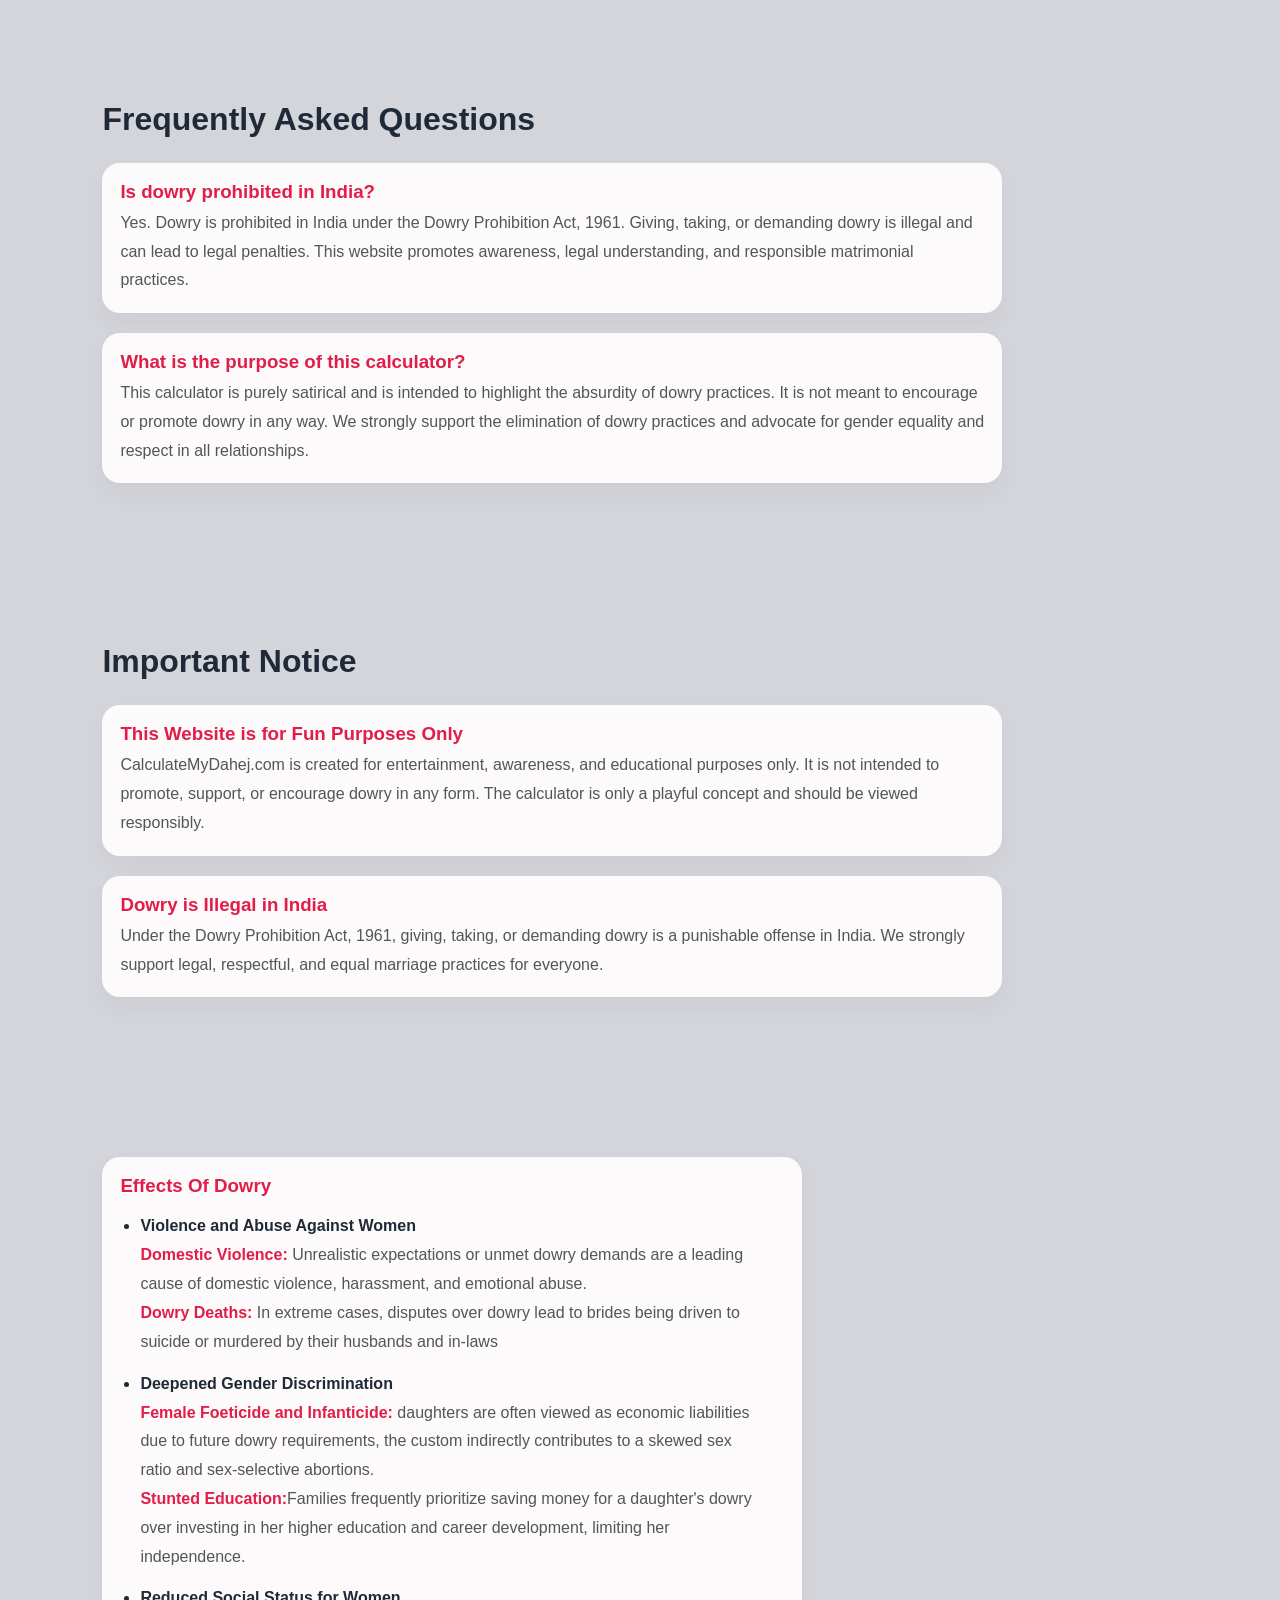
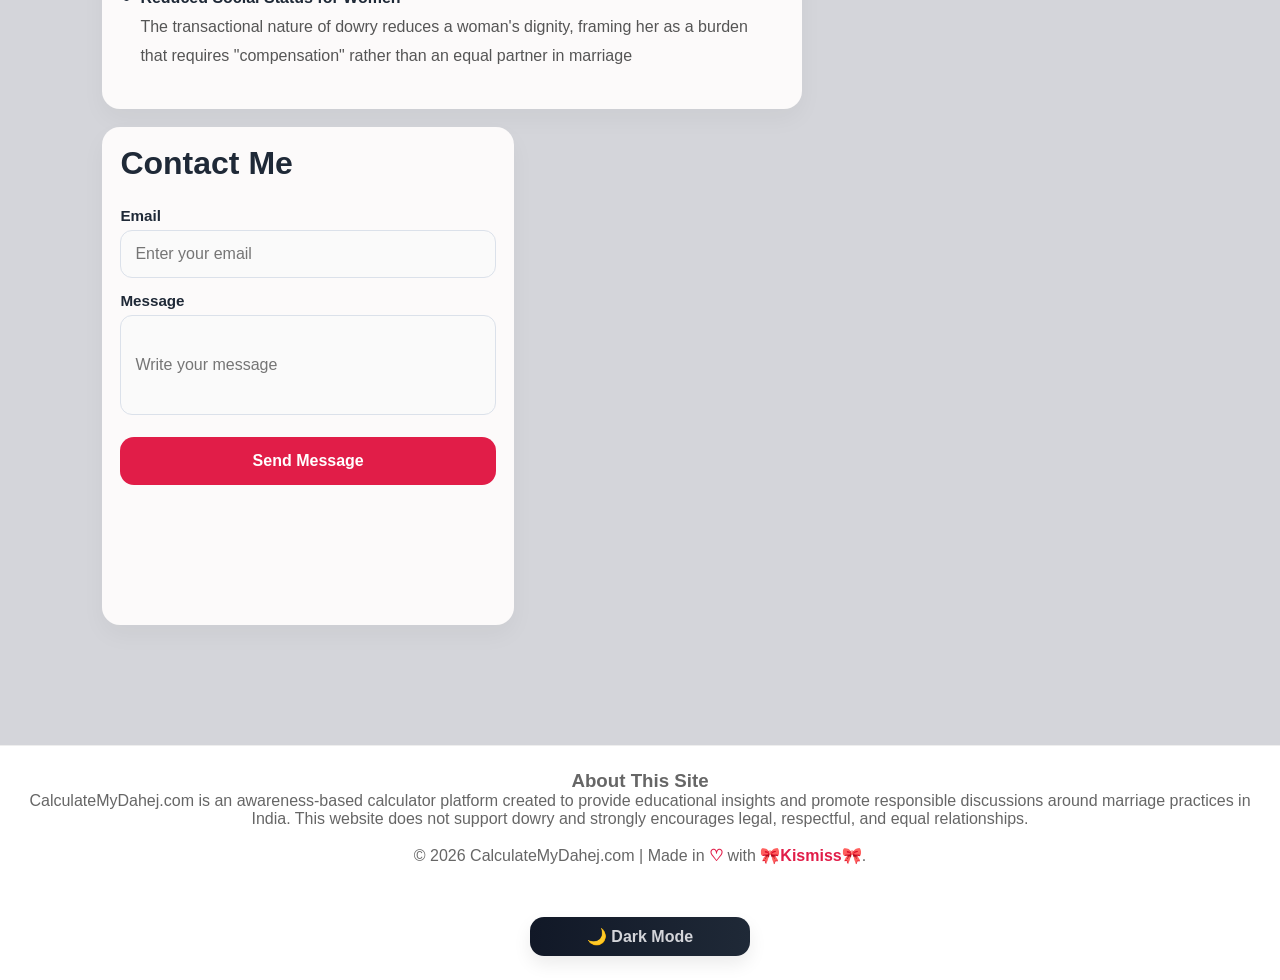
==== commit e04cb677: "add an new project and removed inline style in CMD" ====
--- a/calculate my dahej/index.html
+++ b/calculate my dahej/index.html
@@ -4,18 +4,18 @@
 <head>
     <meta charset="UTF-8" />
     <meta name="viewport" content="width=device-width, initial-scale=1.0" />
-    <link rel="stylesheet" href="style.css">
-    <script src="script.js" defer></script>
+    <link rel="stylesheet" href="assets/style.css">
+    <script src="assets/script.js" defer></script>
     <title>CalculateMyDahej</title>
-    <link rel="stylesheet" href="https://cdnjs.cloudflare.com/ajax/libs/font-awesome/6.5.0/css/all.min.css">
-    <link rel="icon" href="calculate_mydahej_website_icon.png"  type="image/x-icon">
-  
+    <link rel="icon" href="assets/calculate_mydahej_website_icon.png" type="image/x-icon">
+
 </head>
 
 <body>
 
+
     <header>
-        <div class="logo">CalculateMyDahej</div>
+        <div class="logo"><a href="#home" class="a-remove">CalculateMyDahej</a></div>
         <div style="display:flex; align-items:center; gap:18px; margin-left:auto;">
             <div class="nav">
                 <a href="#home">Home</a>
@@ -28,8 +28,8 @@
 
     <section class="hero" id="home">
         <div>
-            <h1>Smart <span>Dahej</span> Calculator</h1>
-           
+            <h1>Smart <span class="col-rose-red">Dahej</span> Calculator</h1>
+
             <div class="stats">
                 <div class="stat-card">
                     <h3>Historical Context</h3>
@@ -58,31 +58,31 @@
         </div>
 
         <div class="calculator-box" id="calculator">
-            <h2><span>Dahej </span>Calculator</h2>
+            <h2><span class="col-rose-red">Dahej </span>Calculator</h2>
             <p>Fill the details below</p>
 
-            <label>Age</label>
+            <label for="age">Age</label>
             <select id="age">
                 <option value="0">age</option>
-                <option value="18-24">18-24 years</option>
-                <option value="25-30">25-30 years</option>
-                <option value="31-35">31-35 years</option>
-                <option value="40">More then 40 years</option>
-            </select>
-            <label>Monthly Salary</label>
+                <option value="22">18-24 years</option>
+                <option value="27">25-30 years</option>
+                <option value="32">31-35 years</option>
+                <option value="40">More than 40 years</option>
+            </select>
+            <label for="salary">Monthly Salary</label>
             <select name="salary" id="salary">
                 <option value="0">Monthly Salary</option>
-                <option value="40000">Less then 50k</option>
+                <option value="40000">Less than 50k</option>
                 <option value="80000">50k-1lakh</option>
                 <option value="150000">1-2lakh</option>
                 <option value="300000">2-5lakh</option>
-                <option value="500000">More then 5lakh</option>
-
-
-            </select>
-
-            <label>Residence</label>
-            <select name="salary" id="salary">
+                <option value="500000">More than 5lakh</option>
+
+
+            </select>
+
+            <label for="house">Residence</label>
+            <select name="house" id="house">
                 <option value="0">Residence</option>
                 <option value="self">Self-owned</option>
                 <option value="rent">Rented</option>
@@ -90,18 +90,18 @@
 
             </select>
 
-            <label>Profession</label>
+            <label for="profession">Profession</label>
             <select id="profession">
                 <option value="0">Select profession</option>
-                <option value="800000">Doctor</option>
-                <option value="700000">Government Officer</option>
-                <option value="600000">Software Engineer</option>
-                <option value="400000">Business Owner</option>
-                <option value="300000">Other</option>
-            </select>
-
-            <label>Own Vehicle Count</label>
-            <input type="number" id="car" min="0" value="0" placeholder="Enter number of vehicles" />
+                <option value="80000">Doctor</option>
+                <option value="60000">Government Officer</option>
+                <option value="70000">Software Engineer</option>
+                <option value="50000">Business Owner</option>
+                <option value="40000">Other</option>
+            </select>
+
+            <label for="car">Own Vehicle Count</label>
+            <input type="number" id="car" min="0" value="0" step="1" placeholder="Enter number of vehicles" />
 
 
             <button onclick="calculateDahej()">Calculate Estimated Value</button>
@@ -111,9 +111,9 @@
         </div>
     </section>
 
-    <section id="how-it-works" style="padding:70px 8%; background:#d4d5da;">
-        <h2 style="font-size:2rem; margin-bottom:30px;">How It Works</h2>
-        <div style="display:grid; grid-template-columns:repeat(auto-fit,minmax(240px,1fr)); gap:20px;">
+    <section class="sec">
+        <h2 class="H2">How It Works</h2>
+        <div class="inline-3">
             <div class="stat-card">
                 <h3>1. Enter Details</h3>
                 <p>Fill in your Age, monthly salary, profession, Residence, and vehicle details in the calculator.</p>
@@ -131,30 +131,30 @@
         </div>
     </section>
 
-    <section id="about" style="padding:70px 8%; background:#d4d5da; margin-top:40px;">
-        <h2 style="font-size:2rem; margin-bottom:20px;">About Us</h2>
-        <p style="line-height:1.8; color:#555; max-width:900px;">
+    <section id="about" class="sec">
+        <h2 class="H2">About Us</h2>
+        <p class="para para-3">
             CalculateMyDahej.com aka The Dahej Calculator is a satirical tool created to raise awareness about the
             problematic nature of dowry practices. Our mission is to educate and promote equality in marriage and
             relationships.
         </p>
     </section>
 
-    <section id="faq" style="padding:70px 8%; background:#d4d5da;">
-        <h2 style="font-size:2rem; margin-bottom:25px;">Frequently Asked Questions</h2>
-
-        <div class="stat-card" style="max-width:900px; margin-bottom:20px;">
+    <section id="faq" class="sec">
+        <h2 class="H2">Frequently Asked Questions</h2>
+
+        <div class="stat-card divs" >
             <h3>Is dowry prohibited in India?</h3>
-            <p style="line-height:1.8; color:#555;">
+            <p class="para-2">
                 Yes. Dowry is prohibited in India under the Dowry Prohibition Act, 1961.
                 Giving, taking, or demanding dowry is illegal and can lead to legal penalties.
                 This website promotes awareness, legal understanding, and responsible matrimonial practices.
             </p>
         </div>
 
-        <div class="stat-card" style="max-width:900px; margin-bottom:20px;">
+        <div class="stat-card divs">
             <h3>What is the purpose of this calculator?</h3>
-            <p style="line-height:1.8; color:#555;">
+            <p class="para-2">
                 This calculator is purely satirical and is intended to highlight the absurdity of dowry practices. It is
                 not meant to encourage or promote dowry in any way. We strongly support the elimination of dowry
                 practices and advocate for gender equality and respect in all relationships.
@@ -162,21 +162,21 @@
         </div>
     </section>
 
-    <section id="notice" style="padding:70px 8%; background:#d4d5da;">
-        <h2 style="font-size:2rem; margin-bottom:25px;">Important Notice</h2>
-
-        <div class="stat-card" style="max-width:900px; margin-bottom:20px;">
+    <section id="notice" class="sec">
+        <h2 class="H2">Important Notice</h2>
+
+        <div class="stat-card divs" >
             <h3>This Website is for Fun Purposes Only</h3>
-            <p style="line-height:1.8; color:#555;">
+            <p class="para-2">
                 CalculateMyDahej.com is created for entertainment, awareness, and educational purposes only.
                 It is not intended to promote, support, or encourage dowry in any form. The calculator is only a
                 playful concept and should be viewed responsibly.
             </p>
         </div>
 
-        <div class="stat-card" style="max-width:900px;">
+        <div class="stat-card divs" >
             <h3>Dowry is Illegal in India</h3>
-            <p style="line-height:1.8; color:#555;">
+            <p class="para-2">
                 Under the Dowry Prohibition Act, 1961, giving, taking, or demanding dowry is a punishable offense in
                 India.
                 We strongly support legal, respectful, and equal marriage practices for everyone.
@@ -184,79 +184,54 @@
         </div>
     </section>
 
-    <section class="contact" style="background-color: #d4d5da;">
-
+    <section class="contact" id="contact" >
+        <div class="stat-card contact-div-1">
+            <h3>Effects Of Dowry</h3>
+            <ul style="margin: 20px;">
+                <li>
+                    <h4>Violence and Abuse Against Women</h4>
+                    <p class="para-2">
+                        <span class="col-rose-red span-height"> Domestic Violence:</span> Unrealistic
+                        expectations or unmet dowry demands are a leading cause of domestic violence, harassment, and
+                        emotional abuse. <br>
+                        <span class="col-rose-red span-height">Dowry Deaths:</span> In extreme cases, disputes
+                        over dowry lead to brides being driven to suicide or murdered by their husbands and in-laws
+                    </p>
+                </li>
+                <br>
+                <li>
+                    <h4>Deepened Gender Discrimination</h4>
+                    <p class="para-2">
+                        <span class="col-rose-red span-height">Female Foeticide and Infanticide:</span>
+                        daughters are often viewed as economic liabilities due to future dowry requirements, the custom
+                        indirectly contributes to a skewed sex ratio and sex-selective abortions.<br>
+                        <span class="col-rose-red span-height">Stunted Education:</span>Families frequently
+                        prioritize saving money for a daughter's dowry over investing in her higher education and career
+                        development, limiting her independence.
+                    </p>
+                </li>
+                <br>
+                <li>
+
+
+                    <h4>Reduced Social Status for Women</h4>
+                    <p class="para-2">
+                        The transactional nature of dowry reduces a woman's dignity, framing her as a burden that
+                        requires "compensation" rather than an equal partner in marriage
+                    </p>
+                </li>
+            </ul>
+        </div>
         <div class="stat-card">
-            <h2 style="font-size:2rem; margin-bottom:25px;">About Me</h2>
-            <div class="aboutme" style="max-width:600px;">
-                <h3>Hi! I am Ajaj.</h3>
-                <p>A first year student at Dr. A.P.J. Abdul Kalam Technical University(AKTU).</p>
-                <br>
-                <p>I love to build creative and meaningful projects using code.</p> 
-                <br>
-                <p>The Tech I am working on-</p>
-                <br>
-                <div class="techdiv">
-                    <div style="margin: 10px;" class="stat-card"><strong>C++</strong></div>
-                    <div style="margin: 10px;" class="stat-card"><strong>HTML</strong></div>
-                    <div style="margin: 10px;" class="stat-card"><strong>CSS</strong></div>
-                    <div style="margin: 10px;" class="stat-card"><strong>JAVA SCRIPT</strong></div>
-                    
-                    <div style="margin: 10px;" class="stat-card"><strong>DSA</strong></div>
-                </div>
-                <br>
-                <h4 style="color: #e11d48;">Connect With Me:</h4>
-            <ul style="margin-left: 25px; margin-top: 10px; line-height: 2;">
-                
-                <li><i class="fas fa-envelope"></i>
-                    <a href="mailto:ijajansari@zohomail.in"
-                       style="text-decoration: none; color: inherit;">
-                        ijajansari@zohomail.in
-                    </a>
-                </li>
-
-                <li><i class="fab fa-instagram"></i>
-                    <a href="https://instagram.com/ajaj.zip"
-                       target="_blank"
-                       style="text-decoration: none; color: inherit;">
-                        ajaj.zip
-                    </a>
-                </li>
-
-                <li><i class="fas fa-code"></i>
-                    
-                    <a href="https://leetcode.com/ijajansari"
-                       target="_blank"
-                       style="text-decoration: none; color: inherit;">
-                        ijajansari
-                    </a>
-                </li>
-                 <li><i class="fab fa-github"></i>
-                
-                    <a href="https://github.com/ijajansari-core"
-                       target="_blank"
-                       style="text-decoration: none; color: inherit;">
-                        ijajansari-core
-                    </a>
-                </li>
-
-            </ul>
-
-
-
-
-            </div>
-        </div>
-        <div class="stat-card">
-            <h2 style="font-size:2rem; margin-bottom:25px;">Contact Me</h2>
-            <div style="max-width:600px;">
+            <h2 class="H2">Contact Me</h2>
+            <div class="contact-div-2">
                 <label>Email</label>
                 <input type="email" placeholder="Enter your email" required />
 
                 <label>Message</label>
                 <input type="text" placeholder="Write your message" required style="height: 100px;" />
 
-                <button>Send Message</button>
+                <button id="sendBtn">Send Message</button>
             </div>
         </div>
     </section>
@@ -264,18 +239,19 @@
     <footer>
         <div class="about">
             <h3>About This Site</h3>
-            <p style="margin-bottom:18px; color:#666;">
+            <p class="para-3">
                 CalculateMyDahej.com is an awareness-based calculator platform created to provide
                 educational insights and promote responsible discussions around marriage practices in India.
                 This website does not support dowry and strongly encourages legal, respectful, and equal relationships.
             </p>
-            <p>© 2026 CalculateMyDahej.com | Made in <span style="color:#e11d48; font-weight: 700;">&#x2661;</span> with
-                <span style="color:#e11d48; font-weight: 700;">🎀Kismiss🎀</span>.
-            </p>
-        </div>
-        <div style="margin-top:30px; text-align:center;">
+            <p>© 2026 CalculateMyDahej.com | Made in <span class="col-rose-red span-height">&#x2661;</span> with
+                <span class="col-rose-red span-height"><a class="a-remove"
+ href="assets/kismiss.html" target="_blank" rel="noopener noreferrer">🎀Kismiss🎀</a></span>.
+            </p>
+        </div>
+        <div class="div-button">
             <button id="darkToggle"
-                style="max-width:220px; padding:10px 18px; border-radius:14px; border:none; background:linear-gradient(90deg,#111827,#1f2937); color:#d4d5da; cursor:pointer; font-weight:600; box-shadow:0 8px 18px rgba(0,0,0,0.08); transition:all 0.4s ease;">🌙
+            class="darkToggle-button">🌙
                 Dark Mode</button>
         </div>
     </footer>
--- a/calculate my dahej/assets/style.css
+++ b/calculate my dahej/assets/style.css
@@ -0,0 +1,374 @@
+* {
+    margin: 0;
+    padding: 0;
+    box-sizing: border-box;
+    font-family: Inter, Arial, sans-serif;
+}
+
+body {
+    background: #d4d5da;
+    color: #1f2937;
+    transition: background 0.5s ease, color 0.5s ease;
+}
+
+header {
+    position: sticky;
+    top: 0;
+    z-index: 1000;
+    transition: background 0.5s ease, box-shadow 0.5s ease, border 0.5s ease;
+    background: white;
+    padding: 22px 8%;
+    display: flex;
+    justify-content: space-between;
+    align-items: center;
+    box-shadow: 0 2px 12px rgba(0, 0, 0, 0.07);
+}
+
+.logo {
+    font-size: 1.7rem;
+    font-weight: 700;
+    color: #e11d48;
+}
+
+
+.nav {
+    display: flex;
+    align-items: center;
+    gap: 28px;
+    font-size: 0.96rem;
+    font-weight: 600;
+    background: rgba(255, 255, 255, 0.9);
+    padding: 10px 22px;
+    border-radius: 16px;
+    box-shadow: 8px 8px 20px rgba(5, 5, 5, 0.4);
+}
+
+.nav a {
+    text-decoration: none;
+    color: #374151;
+    position: relative;
+    transition: 0.3s ease;
+}
+
+.nav a::after {
+    content: "";
+    position: absolute;
+    left: 0;
+    bottom: -6px;
+    width: 0;
+    height: 2px;
+    background: #e11d48;
+    border-radius: 20px;
+    transition: width 0.3s ease;
+}
+
+.nav a:hover {
+    color: #e11d48;
+}
+
+.nav a:hover::after {
+    width: 100%;
+}
+
+.hero {
+    padding: 70px 8% 40px;
+    display: grid;
+    grid-template-columns: 1.1fr 0.9fr;
+    gap: 40px;
+    align-items: center;
+}
+
+.hero h1 {
+    font-size: 3rem;
+    line-height: 1.2;
+    margin-bottom: 18px;
+}
+
+.hero p {
+    font-size: 1.05rem;
+    line-height: 1.8;
+    color: #555;
+    margin-bottom: 28px;
+}
+
+.stats {
+    display: flex;
+    gap: 18px;
+    flex-wrap: wrap;
+}
+
+.stat-card {
+    transition: background 0.5s ease, box-shadow 0.5s ease, border 0.5s ease, transform 0.3s ease;
+    background: rgb(252, 250, 250);
+    padding: 18px;
+    border-radius: 18px;
+    min-width: 160px;
+    box-shadow: 0 10px 25px rgba(0, 0, 0, 0.04);
+
+}
+
+.stat-card h3 {
+    color: #e11d48;
+    margin-bottom: 6px;
+}
+
+.calculator-box {
+    transition: background 0.5s ease, box-shadow 0.5s ease, border 0.5s ease;
+    background: white;
+    padding: 34px;
+    border-radius: 24px;
+    box-shadow: 0 18px 40px rgba(0, 0, 0, 0.06);
+}
+
+.calculator-box h2 {
+    margin-bottom: 8px;
+    font-size: 1.8rem;
+}
+
+.calculator-box p {
+    color: #666;
+    margin-bottom: 20px;
+}
+
+label {
+    display: block;
+    margin: 14px 0 6px;
+    font-weight: 600;
+    font-size: 0.95rem;
+}
+
+input,
+select {
+    transition: background 0.5s ease, color 0.5s ease, border 0.5s ease;
+    width: 100%;
+    padding: 14px;
+    border: 1px solid #dbe1ea;
+    border-radius: 12px;
+    font-size: 1rem;
+    background: #fafafa;
+}
+
+button {
+    transition: all 0.4s ease;
+    width: 100%;
+    margin-top: 22px;
+    padding: 15px;
+    border: none;
+    border-radius: 14px;
+    background: #e11d48;
+    color: white;
+    font-size: 1rem;
+    font-weight: 700;
+    cursor: pointer;
+    transition: 0.2s;
+}
+
+button:hover {
+    transform: translateY(-2px);
+}
+
+#result {
+    transition: background 0.5s ease, color 0.5s ease, border 0.5s ease;
+    margin-top: 20px;
+    padding: 18px;
+    border-radius: 14px;
+    background: #fff1f2;
+    font-weight: 600;
+    text-align: center;
+    color: #111827;
+}
+
+.contact {
+    padding: 70px 8%;
+    background: #d4d5da;
+    display: flex;
+    gap: 18px;
+    flex-wrap: wrap;
+    justify-content: space-between;
+
+}
+
+h4 {
+    margin-bottom: 6px;
+}
+
+footer {
+    margin-top: 50px;
+    background: white;
+    text-align: center;
+    padding: 24px;
+    color: #666;
+    border-top: 1px solid #eee;
+}
+
+
+.col-rose-red {
+    color: #e11d48;
+}
+
+.sec {
+    padding: 70px 8%;
+    background: #d4d5da;
+}
+
+.H2 {
+    font-size: 2rem;
+    margin-bottom: 25px;
+}
+
+.inline-3 {
+    display: grid;
+    grid-template-columns: repeat(auto-fit, minmax(240px, 1fr));
+    gap: 20px;
+}
+
+.divs {
+    max-width: 900px;
+    margin-bottom: 20px;
+}
+
+.para {
+    line-height: 1.8;
+    color: #555;
+    max-width: 900px;
+}
+
+.para-2 {
+    line-height: 1.8;
+    color: #555;
+}
+
+.para-3 {
+    margin-bottom: 18px;
+    color: #666;
+}
+
+.contact-div-1 {
+    min-height: 400px;
+    max-width: 700px;
+    min-width: 400px;
+}
+
+.span-height {
+    font-weight: 700;
+}
+
+.contact-div-2 {
+    max-width: 600px;
+    min-height: 400px;
+}
+
+.a-remove {
+    text-decoration: none;
+    color: inherit;
+    cursor: pointer;
+}
+
+.div-button {
+    margin-top: 30px;
+    text-align: center;
+}
+
+.darkToggle-button {
+    max-width: 220px;
+    padding: 10px 18px;
+    border-radius: 14px;
+    border: none;
+    background: linear-gradient(90deg, #111827, #1f2937);
+    color: #d4d5da;
+    cursor: pointer;
+    font-weight: 600;
+    box-shadow: 0 8px 18px rgba(0, 0, 0, 0.08);
+    transition: all 0.4s ease;
+}
+
+
+@media (max-width: 900px) {
+    .hero {
+        grid-template-columns: 1fr;
+    }
+
+    header {
+        flex-direction: column;
+        gap: 15px;
+    }
+
+    .contact {
+        flex-direction: column;
+    }
+}
+
+/* Dark mode */
+.dark {
+    background: linear-gradient(135deg, #020617, #0f172a);
+    color: #e2e8f0;
+}
+
+.dark header {
+    background: rgba(15, 23, 42, 0.9);
+    backdrop-filter: blur(10px);
+    border-bottom: 1px solid #1e293b;
+}
+
+.dark .logo {
+    color: #e11d48;
+}
+
+.dark .nav a {
+    color: #444750;
+}
+
+.dark .nav a:hover {
+    color: #e11d48;
+}
+
+.dark footer {
+    background: #020617;
+    border-top: 1px solid #1e293b;
+    color: #94a3b8;
+}
+
+.dark .stat-card,
+.dark .calculator-box {
+    background: rgba(15, 23, 42, 0.8);
+    border: 1px solid #1e293b;
+    box-shadow: 0 10px 30px rgba(0, 0, 0, 0.5);
+}
+
+.dark h1 span {
+    color: #e11d48;
+}
+
+.dark input,
+.dark select {
+    background: #020617;
+    color: #e2e8f0;
+    border: 1px solid #334155;
+}
+
+.dark input::placeholder {
+    color: #64748b;
+}
+
+.dark button {
+    background: linear-gradient(90deg, #e11d48, #e11d48);
+}
+
+.dark #result {
+    background: #020617;
+    border: 1px solid #334155;
+    color: #e2e8f0;
+}
+
+.dark section {
+    background: transparent !important;
+}
+
+.darkToggleActive {
+    background: #e11d48 !important;
+}
+
+.dark .about h3 {
+    margin-bottom: 12px;
+    color: #94a3b8;
+}
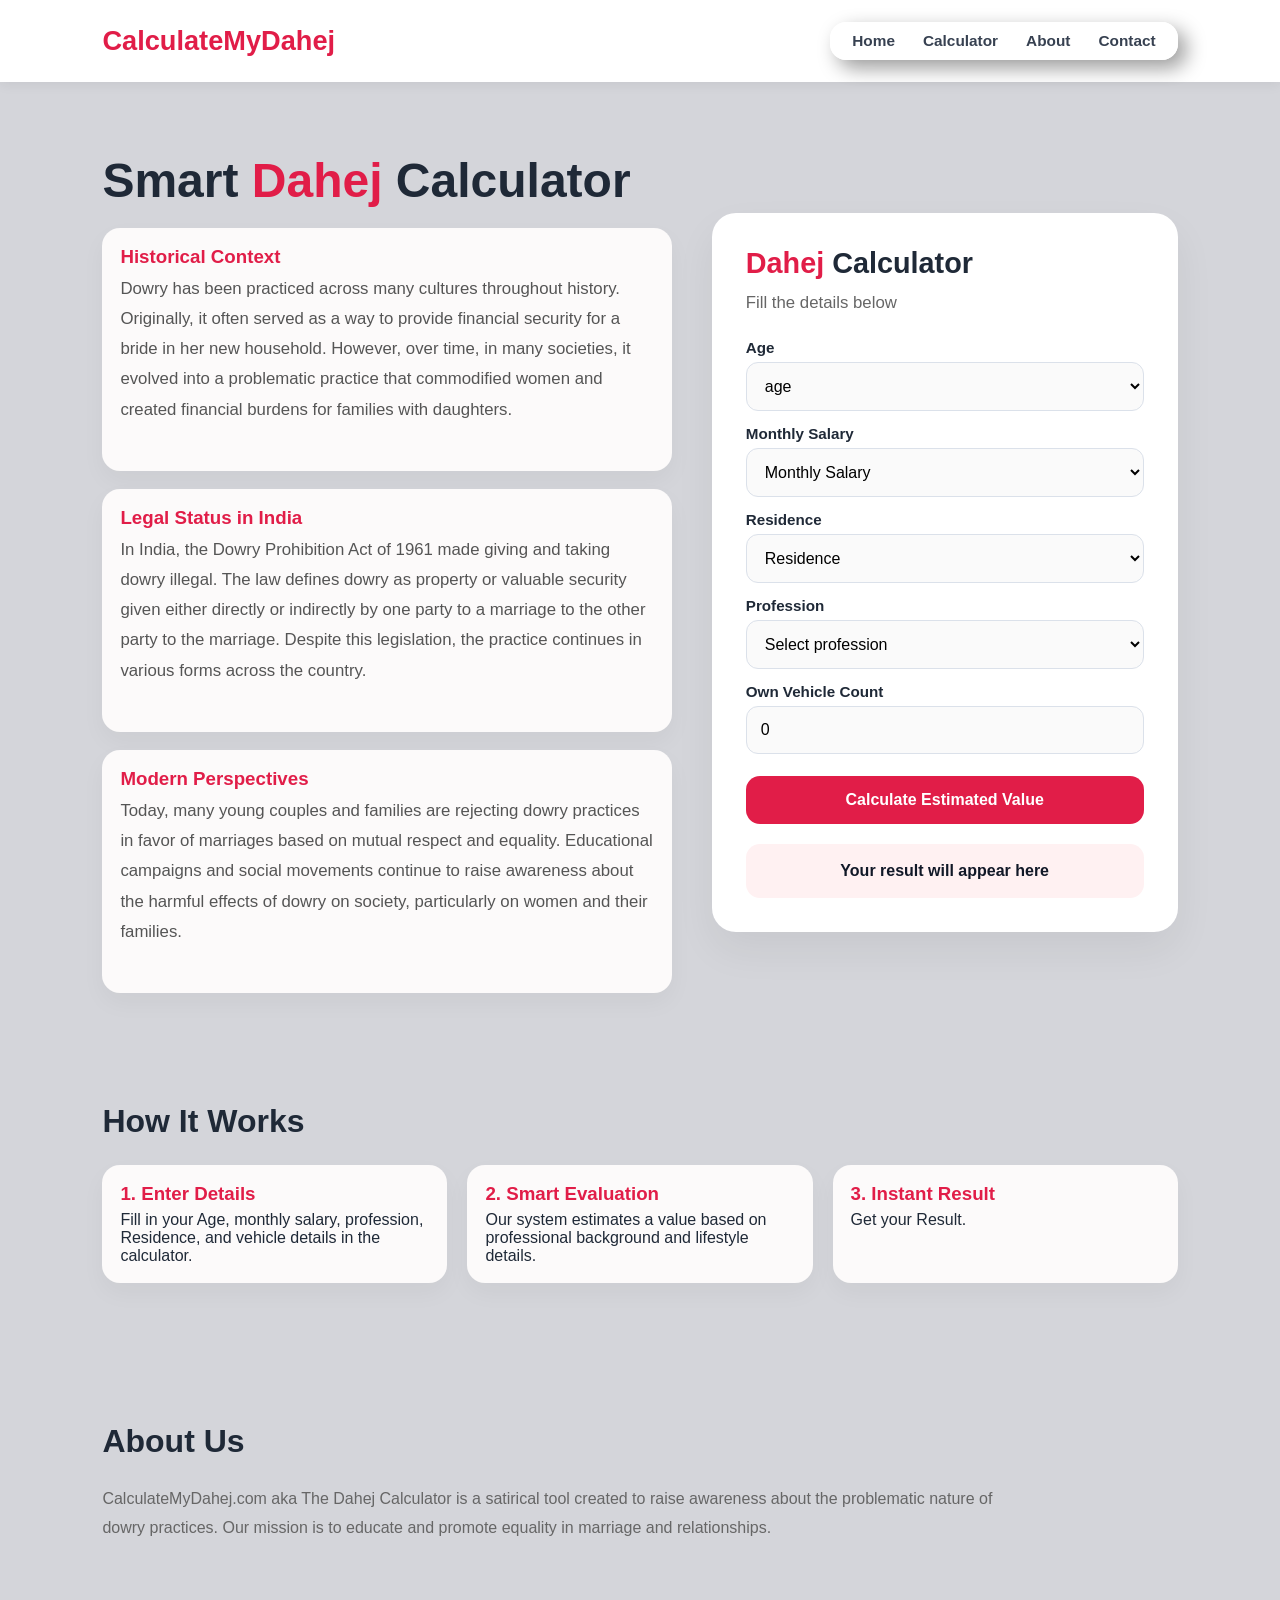
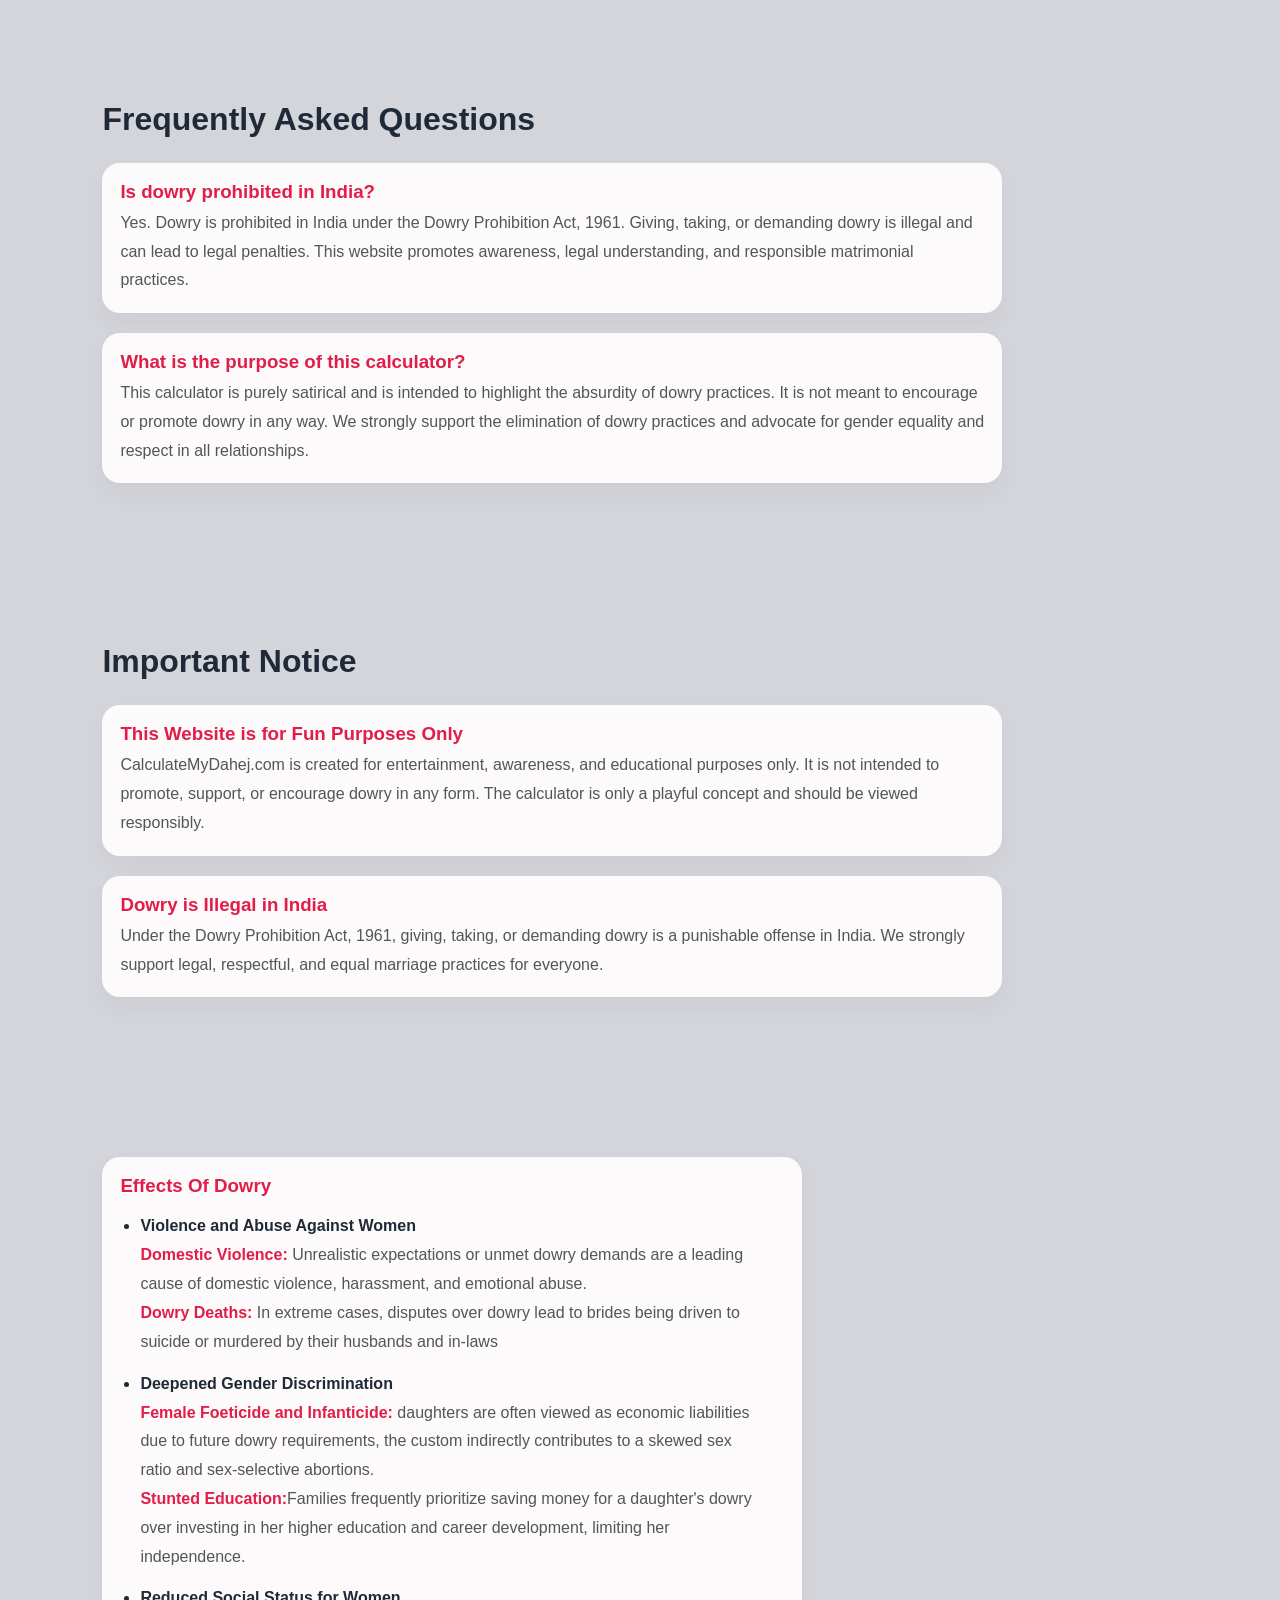
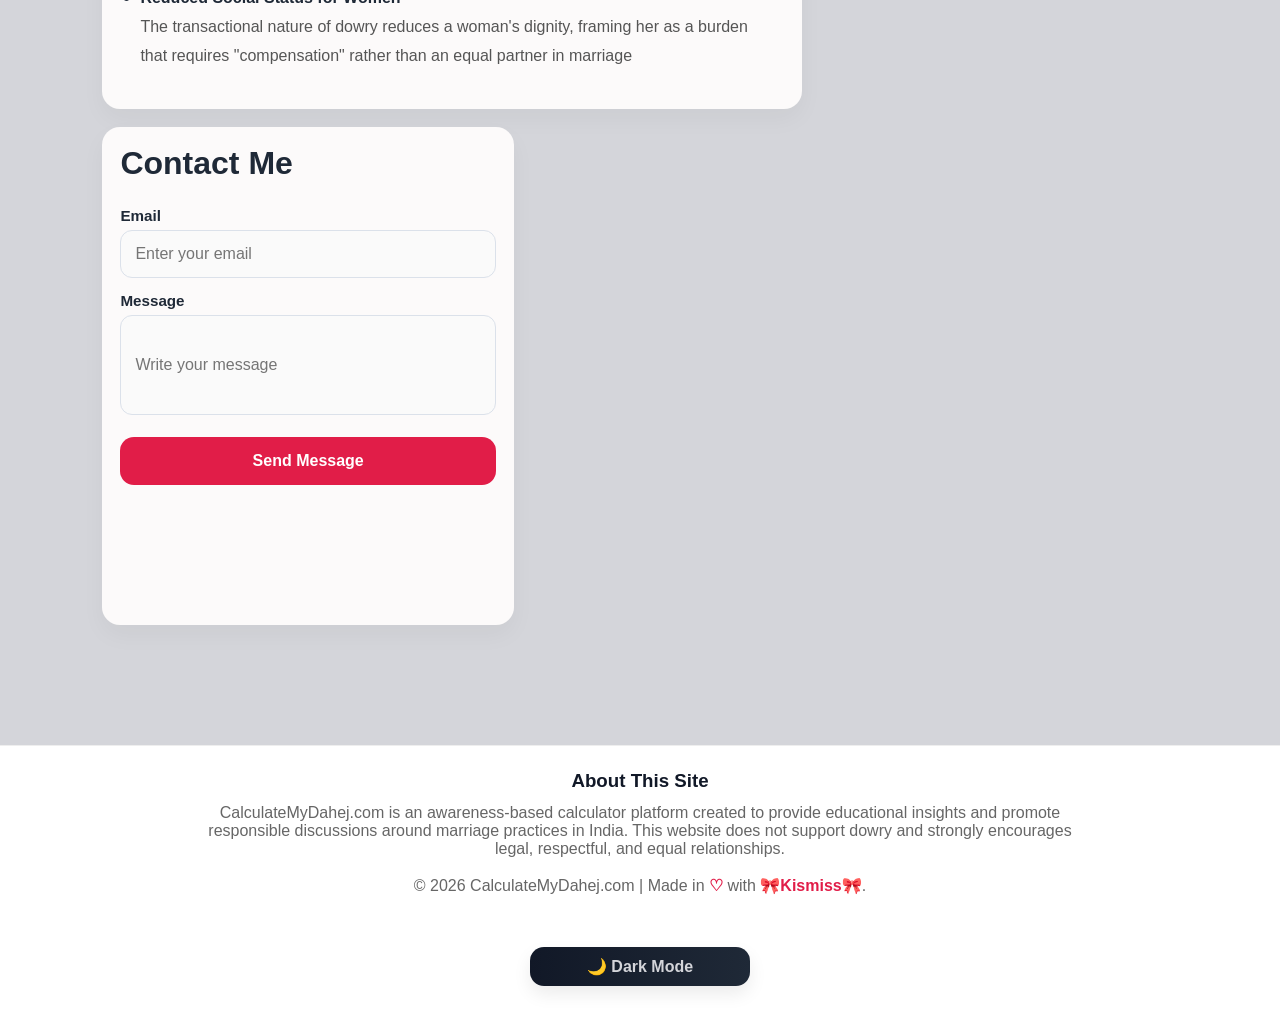
==== commit 61f8c16e: "fixed footer text" ====
--- a/calculate my dahej/index.html
+++ b/calculate my dahej/index.html
@@ -238,15 +238,15 @@
 
     <footer>
         <div class="about">
-            <h3>About This Site</h3>
+            <h3 id="H3">About This Site</h3>
             <p class="para-3">
                 CalculateMyDahej.com is an awareness-based calculator platform created to provide
                 educational insights and promote responsible discussions around marriage practices in India.
                 This website does not support dowry and strongly encourages legal, respectful, and equal relationships.
             </p>
-            <p>© 2026 CalculateMyDahej.com | Made in <span class="col-rose-red span-height">&#x2661;</span> with
+            <p class="para-3">© 2026 CalculateMyDahej.com | Made in <span class="col-rose-red span-height">&#x2661;</span> with
                 <span class="col-rose-red span-height"><a class="a-remove"
- href="assets/kismiss.html" target="_blank" rel="noopener noreferrer">🎀Kismiss🎀</a></span>.
+ href="assets/kismiss/kismiss.html" target="_blank" rel="noopener noreferrer">🎀Kismiss🎀</a></span>.
             </p>
         </div>
         <div class="div-button">
--- a/calculate my dahej/assets/style.css
+++ b/calculate my dahej/assets/style.css
@@ -191,6 +191,14 @@
 h4 {
     margin-bottom: 6px;
 }
+.about {
+    max-width: 900px;
+    margin: 0 auto;
+}
+#H3 {
+    margin-bottom: 12px;
+    color: #111827;
+}
 
 footer {
     margin-top: 50px;
@@ -241,6 +249,7 @@
 .para-3 {
     margin-bottom: 18px;
     color: #666;
+    
 }
 
 .contact-div-1 {
@@ -359,7 +368,6 @@
     border: 1px solid #334155;
     color: #e2e8f0;
 }
-
 .dark section {
     background: transparent !important;
 }
@@ -368,7 +376,7 @@
     background: #e11d48 !important;
 }
 
-.dark .about h3 {
+.dark #H3 {
     margin-bottom: 12px;
     color: #94a3b8;
 }
